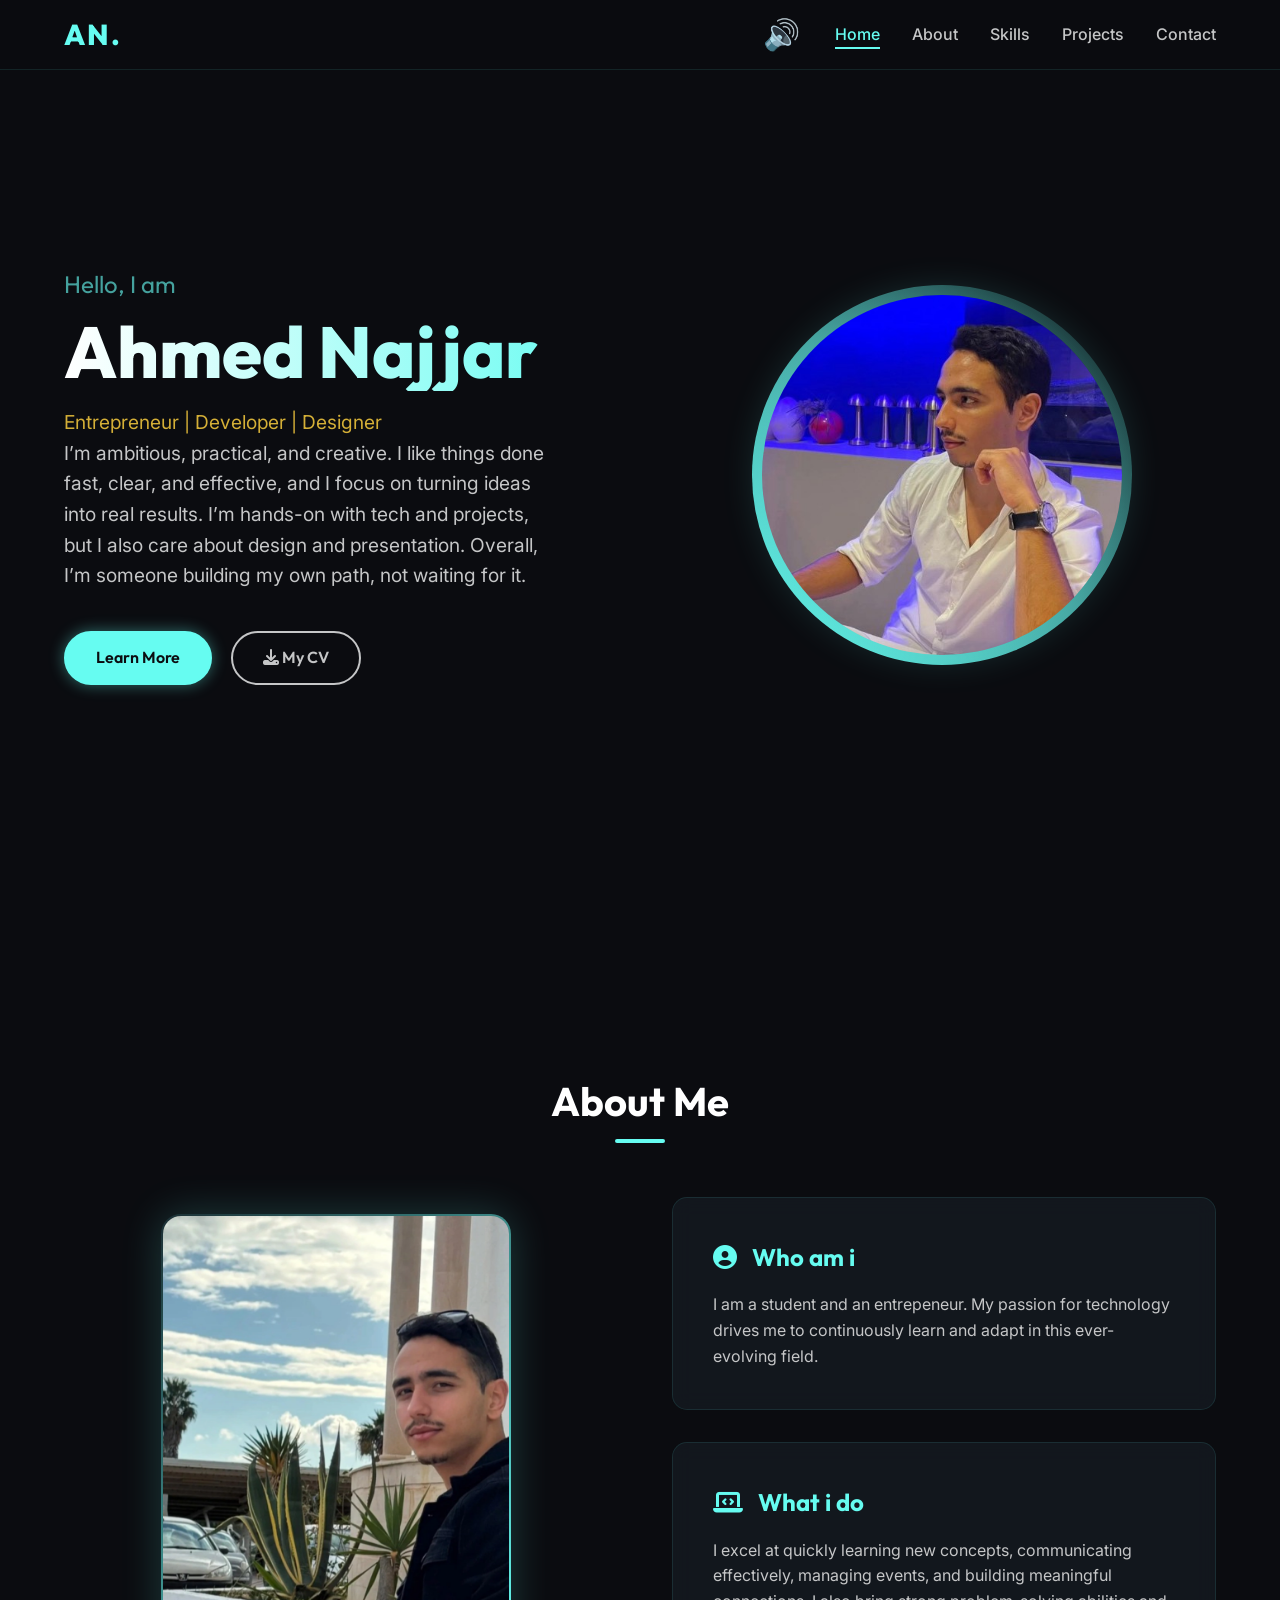
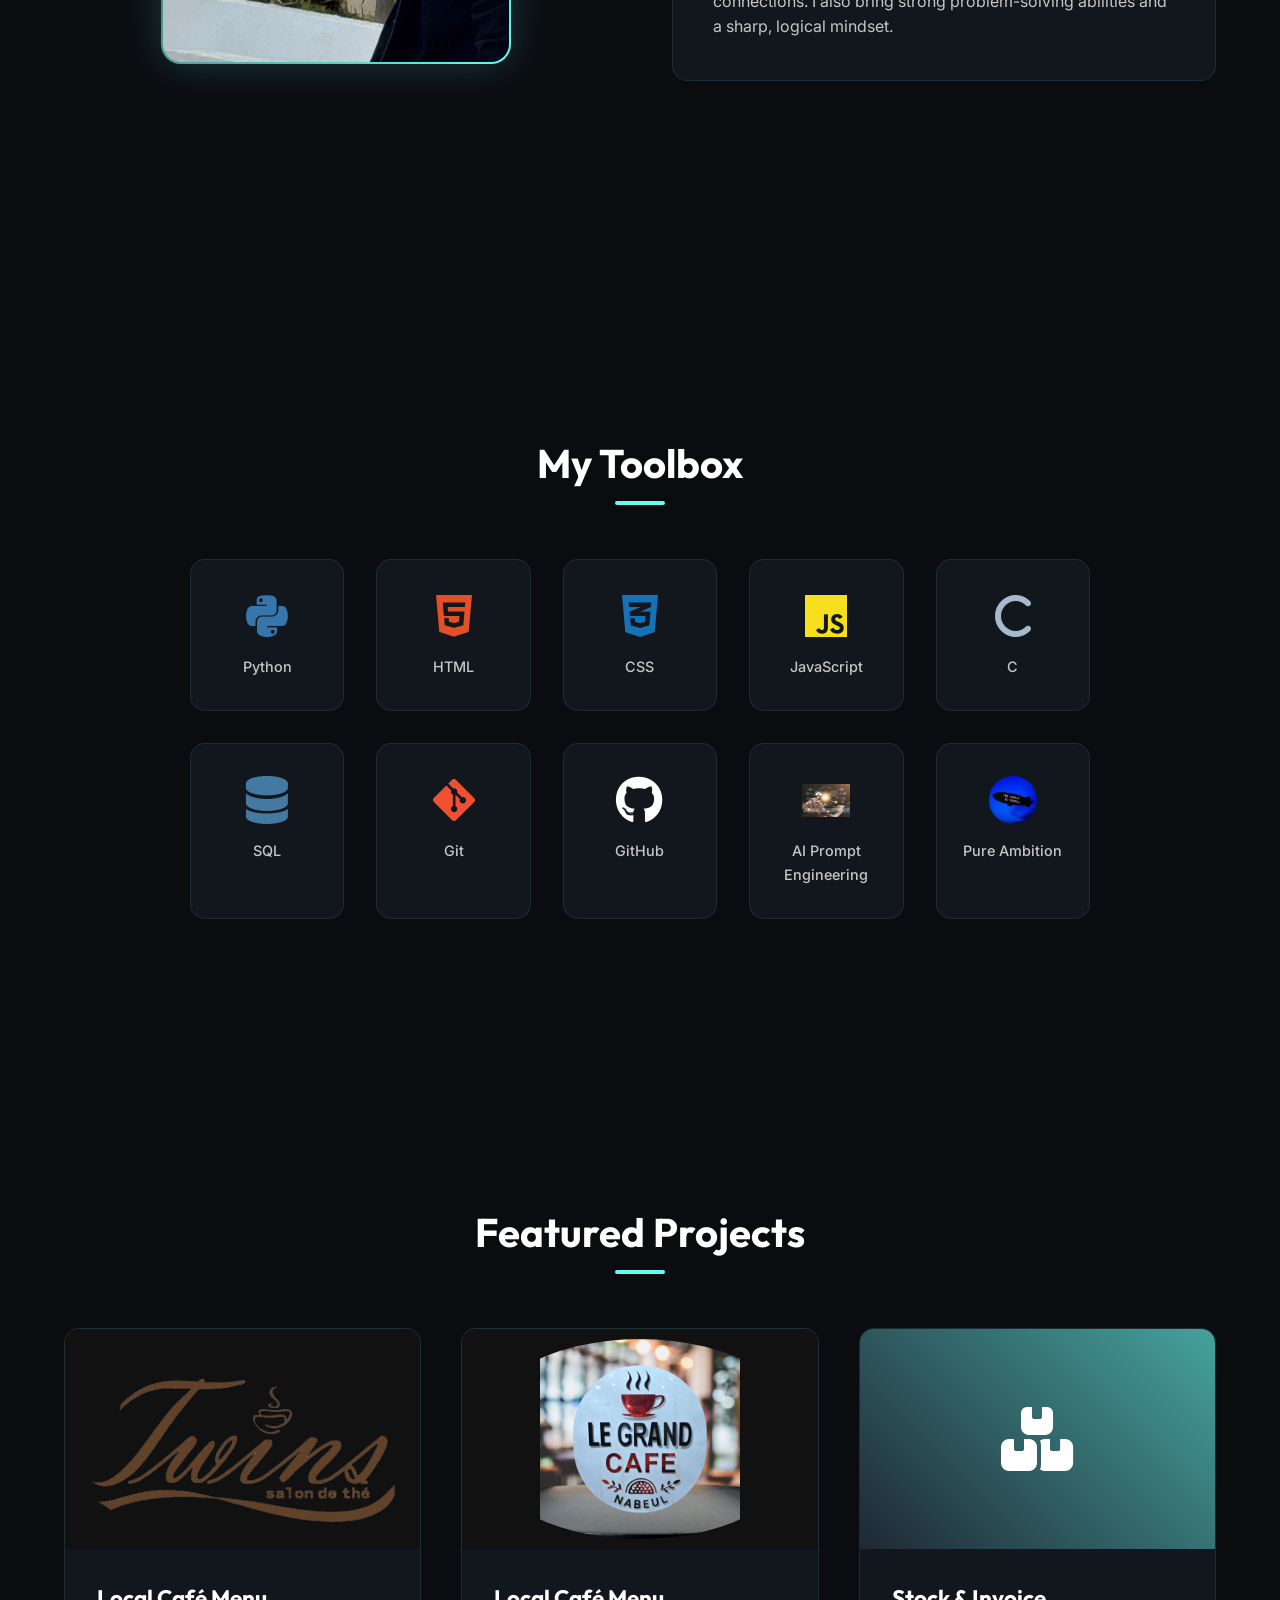
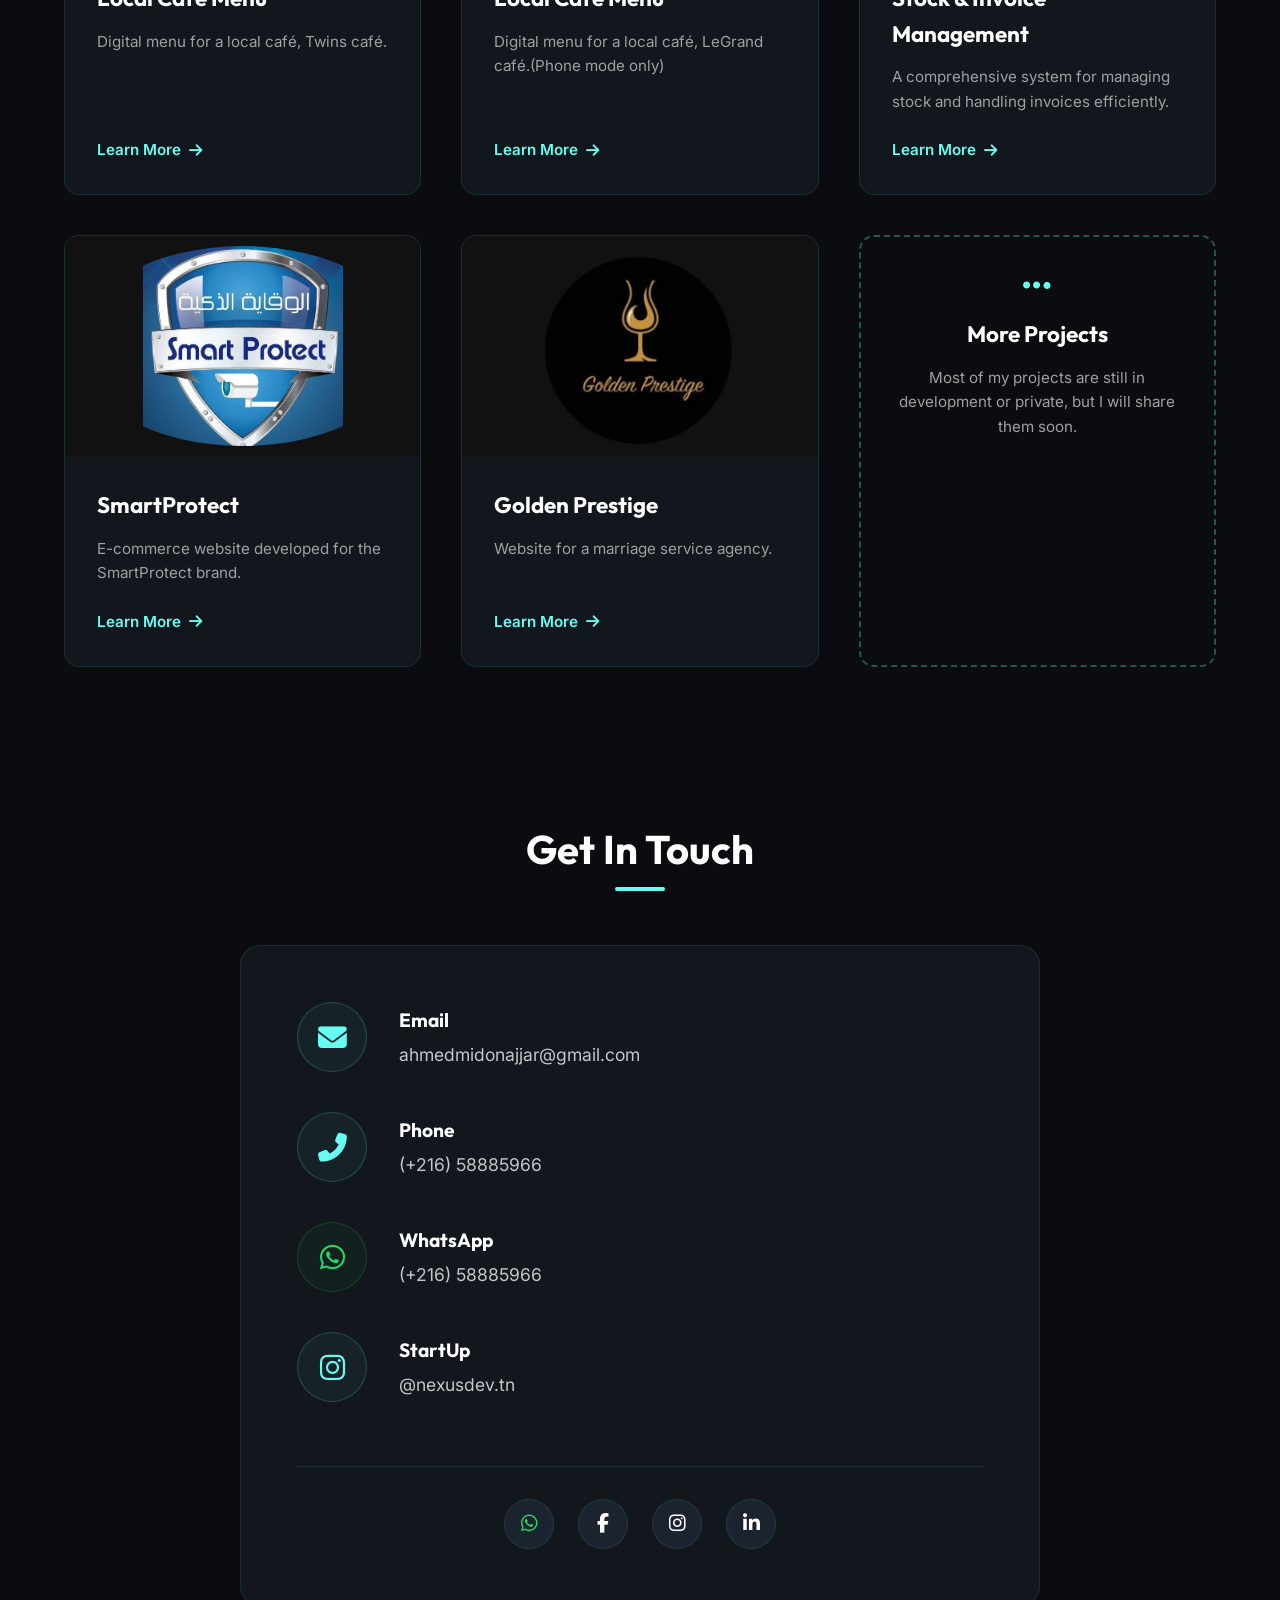
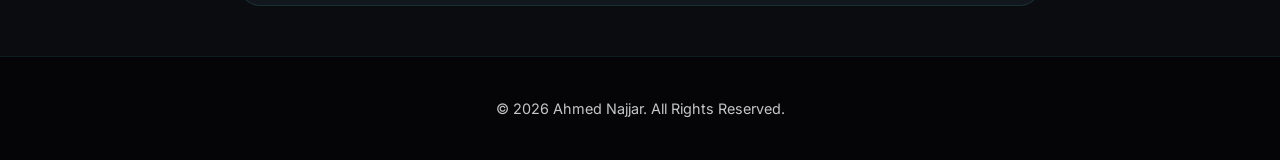
==== index.html @ bb16b310 "bh" ====
<!DOCTYPE html>
<html lang="en">

<head>
    <meta charset="UTF-8">
    <meta name="viewport" content="width=device-width, initial-scale=1.0">
    <!-- SEO Title -->
    <title>Ahmed Najjar | Official Website</title>

    <!-- SEO Meta -->
    <meta name="description" content="Official website of Ahmed Najjar. Portfolio, projects, and professional work.">
    <meta name="keywords" content="Ahmed Najjar, Ahmed Najjar portfolio, Ahmed Najjar official website">
    <meta name="author" content="Ahmed Najjar">

    <!-- Canonical -->
    <link rel="canonical" href="https://ryan-gosling0.github.io/Portfolio-AN">

    <!-- Open Graph -->
    <meta property="og:title" content="Ahmed Najjar | Official Website">
    <meta property="og:description" content="Explore Ahmed Najjar's portfolio, projects, and work.">
    <meta property="og:url" content="https://ryan-gosling0.github.io/Portfolio-AN">
    <meta property="og:type" content="website">

    <!-- Styles -->
    <link rel="stylesheet" href="style.css">

    <!-- Fonts -->
    <link rel="preconnect" href="https://fonts.googleapis.com">
    <link rel="preconnect" href="https://fonts.gstatic.com" crossorigin>
    <link href="https://fonts.googleapis.com/css2?family=Inter:wght@300;400;500;600&family=Outfit:wght@400;700;800&display=swap" rel="stylesheet">

    <!-- Icons -->
    <link rel="stylesheet" href="https://cdnjs.cloudflare.com/ajax/libs/font-awesome/6.4.0/css/all.min.css">

    <!-- Favicon -->
    <link rel="icon" type="image/png" href="sc.ico">

    <!-- Structured Data -->
    <script type="application/ld+json">
    {
      "@context": "https://schema.org",
      "@type": "Person",
      "name": "Ahmed Najjar",
      "url": "https://ryan-gosling0.github.io/Portfolio-AN",
      "sameAs": [
        "https://www.instagram.com/ahmed_najjar19"
      ],
      "jobTitle": "Student / Developer",
      "description": "Official website of Ahmed Najjar"
    }
    </script>

</head>



<body>
    <!-- Navigation -->
    <nav class="navbar">
        <div class="logo">AN.</div>
        <ul class="nav-links">

            <li><div id="speaker" style="font-size: 30px; cursor: pointer;">🔊</div></li>
            <li><a href="#home">Home</a></li>
            <li><a href="#about">About</a></li>
            <li><a href="#skills">Skills</a></li>
            <li><a href="#projects">Projects</a></li>
            <li><a href="#here">Contact</a></li>
        </ul>
        <div class="burger">
            <div class="line1"></div>
            <div class="line2"></div>
            <div class="line3"></div>
        </div>
    </nav>

    <!-- Hero Section -->
    <section id="home" class="hero">
        <div class="hero-content hidden">
            <h2 class="greeting">Hello, I am</h2>
            <h1 class="name">Ahmed Najjar</h1>
            <p class="subtitle"><span style="color: #D4AF37;">Entrepreneur | Developer | Designer</span> <br>I’m ambitious, practical, and creative.
                I like things done fast, clear, and effective, and I focus on turning ideas into real results.
                I’m hands-on with tech and projects, but I also care about design and presentation.
                Overall, I’m someone building my own path, not waiting for it. </p>
            
            <div class="cta-buttons">
                <a href="#about" class="btn primary-btn">Learn More</a>
                <a href="cv.pdf" download="" class="btn secondary-btn"><i class="fas fa-download"></i> My CV</a>
            </div>
        </div>
        <div class="hero-image hidden">
            <!-- Using the high-quality picture of you -->
            <div class="image-wrapper">
                <img src="try2.jpg" alt="Ahmed Najjar" loading="eager" fetchpriority="high">
            </div>
        </div>
        
    </section>

    <!-- About Section -->
    <section id="about" class="about">
        <h2 class="section-title hidden">About Me</h2>
        <div class="about-container">
            <div class="about-image hidden">
                <div class="image-wrapper">
                    <!-- Another picture of you -->
                    <img src="1000009279.webp" alt="Ahmed Najjar Portrait" loading="lazy">
                </div>
            </div>
            <div class="about-text">
                <div class="about-card hidden">
                    <h3><i class="fas fa-user-circle"></i> Who am i</h3>
                    <p>I am a student and an entrepeneur. My passion for technology drives me to continuously learn and
                        adapt in this ever-evolving field.</p>
                </div>
                <div class="about-card hidden" style="transition-delay: 0.2s;">
                    <h3><i class="fas fa-laptop-code"></i> What i do</h3>
                    <p>I excel at quickly learning new concepts, communicating effectively, managing events, and
                        building meaningful connections. I also bring strong problem-solving abilities and a sharp,
                        logical mindset.</p>
                </div>
            </div>
        </div>
    </section>

    <!-- Skills Section -->
    <section id="skills" class="skills">
        <h2 class="section-title hidden">My Toolbox</h2>
        <div class="skills-grid">
            <div class="skill-item hidden"><i class="fab fa-python" style="color: #3776AB;"></i><span>Python</span>
            </div>
            <div class="skill-item hidden" style="transition-delay: 0.1s;"><i class="fab fa-html5"
                    style="color: #E34F26;"></i><span>HTML</span></div>
            <div class="skill-item hidden" style="transition-delay: 0.2s;"><i class="fab fa-css3-alt"
                    style="color: #1572B6;"></i><span>CSS</span></div>
            <div class="skill-item hidden" style="transition-delay: 0.3s;"><i class="fab fa-js"
                    style="color: #F7DF1E;"></i><span>JavaScript</span></div>
            <div class="skill-item hidden" style="transition-delay: 0.4s;"><i class="fas fa-c"
                    style="color: #A8B9CC;"></i><span>C</span></div>
            <div class="skill-item hidden" style="transition-delay: 0.5s;"><i class="fas fa-database"
                    style="color: #4479A1;"></i><span>SQL</span></div>
            <div class="skill-item hidden" style="transition-delay: 0.6s;"><i class="fab fa-git-alt"
                    style="color: #F05032;"></i><span>Git</span></div>
            <div class="skill-item hidden" style="transition-delay: 0.7s;"><i class="fab fa-github"
                    style="color: #ffffff;"></i><span>GitHub</span></div>
            <div class="skill-item hidden" style="transition-delay: 0.8s;"><img src="ai.jpg" style="border-radius: 10%;" alt="AI Prompt Engineering"><span>AI Prompt Engineering</span></div>
            <div class="skill-item hidden" style="transition-delay: 0.9s;"><img src="sc.jpg" style="border-radius: 50%;" alt="Pure Ambition"><span>Pure Ambition</span></div>
        </div>
    </section>

    <!-- Projects Section -->
    <section id="projects" class="projects">
        <h2 class="section-title hidden">Featured Projects</h2>
        <div class="projects-grid">

          
            <div class="project-card hidden" style="transition-delay: 0.1s;">
                <div class="project-img">
                    <img src="twins.png" alt="Local Cafe System" loading="lazy">
                </div>
                <div class="project-info">
                    <h3>Local Café Menu</h3>
                    <p>Digital menu for a local café, Twins café.</p>
                    <a href="https://smartprotectnabeul.github.io/menu/" class="project-link">Learn More <i
                            class="fas fa-arrow-right"></i></a>
                </div>
            </div>

            <div class="project-card hidden" style="transition-delay: 0.1s;">
                <div class="project-img">
                    <img src="grand.png" style="border-radius: 100%;" alt="Local Cafe System" loading="lazy">
                </div>
                <div class="project-info">
                    <h3>Local Café Menu</h3>
                    <p>Digital menu for a local café, LeGrand café.(Phone mode only)</p>
                    <a href="https://smartprotectnabeul.github.io/menu/LeGrand.html" class="project-link">Learn More <i
                            class="fas fa-arrow-right"></i></a>
                </div>
            </div>

            <div class="project-card hidden" style="transition-delay: 0.3s;">
                <div class="project-img">
                    <div
                        style="width: 100%; height: 100%; background: linear-gradient(45deg, #1f2833, #45a29e); display: flex; align-items: center; justify-content: center;">
                        <i class="fas fa-boxes" style="font-size: 4rem; color: #fff;"></i>
                    </div>
                </div>
                <div class="project-info">
                    <h3>Stock & Invoice Management</h3>
                    <p>A comprehensive system for managing stock and handling invoices efficiently.</p>
                    <a href="https://ryan-gosling0.github.io/buytuns/admin.html" class="project-link">Learn More <i
                            class="fas fa-arrow-right"></i></a>
                </div>
            </div>

            <div class="project-card hidden" style="transition-delay: 0.4s;">
                <div class="project-img">
                    <img src="smp.jpg" style="border-radius: 50%;" alt="Local Cafe System" loading="lazy">
                </div>
                <div class="project-info">
                    <h3>SmartProtect</h3>
                    <p>E-commerce website developed for the SmartProtect brand.</p>
                    <a href="https://ryan-gosling0.github.io/buytuns" class="project-link">Learn More <i
                            class="fas fa-arrow-right"></i></a>
                </div>
            </div>

            <div class="project-card hidden" style="transition-delay: 0.5s;">
                <div class="project-img">
                   <img src="golden.png" alt="gp" loading="lazy">
                </div>
                <div class="project-info">
                    <h3>Golden Prestige</h3>
                    <p>Website for a marriage service agency.</p>
                    <a href="https://smartprotectnabeul.github.io/Golden-Prestige/" class="project-link">Learn More <i
                            class="fas fa-arrow-right"></i></a>
                </div>
            </div>

            <div class="project-card coming-soon hidden" style="transition-delay: 0.6s;">
                <div class="project-info"
                    style="align-items: center; text-align: center; justify-content: center; height: 100%;">
                    <i class="fas fa-ellipsis-h"
                        style="font-size: 2rem; color: var(--primary-color); margin-bottom: 1rem;"></i>
                    <h3>More Projects</h3>
                    <p>Most of my projects are still in development or private, but I will share them soon.</p>
                </div>
            </div>

        </div>
    </section>

    <!-- Contact Section -->
    <section id="contact" class="contact">   <div id="here"></div>
        <h2 class="section-title hidden">Get In Touch</h2> 
        <div class="contact-container hidden">
            <div class="contact-info">
                <div class="contact-item">
                    <i class="fas fa-envelope"></i>
                    
                    <div>
                        <h4>Email</h4>
                        <p><a href="mailto:ahmedmidonajjar@gmail.com">ahmedmidonajjar@gmail.com</a></p>
                    </div>
                </div>
                <div class="contact-item">
                    <i class="fas fa-phone-alt"></i>
                    <div>
                        <h4>Phone</h4>
                        <p><a href="tel:+21658885966">(+216) 58885966</a></p>
                    </div>
                </div>
                <div class="contact-item whatsapp-item">
                    <i class="fab fa-whatsapp"></i>
                    <div>
                        <h4>WhatsApp</h4>
                        <p><a href="https://wa.me/21658885966" target="_blank">(+216) 58885966</a></p>
                    </div>
                </div>
                <div class="contact-item instagram-item">
                    <i class="fab fa-instagram"></i>
                    <div>
                        <h4>StartUp</h4>
                        <p><a href="https://www.instagram.com/nexusdev.tn" target="_blank">@nexusdev.tn</a></p>
                    </div>
                </div>
                <div class="social-links">
                    <a href="https://wa.me/21658885966" aria-label="WhatsApp" target="_blank" class="whatsapp-link"><i
                            class="fab fa-whatsapp"></i></a>
                    <a href="https://facebook.com/Ahmed Najjar" aria-label="Facebook" target="_blank"><i
                            class="fab fa-facebook-f"></i></a>
                    <a href="https://instagram.com/ahmed_najjar19" aria-label="Instagram" target="_blank"><i
                            class="fab fa-instagram"></i></a>
                    <a href="https://linkedin.com/in/ahmed-najjar20" aria-label="LinkedIn" target="_blank"><i
                            class="fab fa-linkedin-in"></i></a>
                </div>
            </div>
        </div>
    </section>

    <footer>
        <p>&copy; 2026 Ahmed Najjar. All Rights Reserved.</p>
    </footer>

    <script src="script.js" defer></script>
</body>

</html>
---- style.css ----
:root {
    --bg-color: #0b0c10;
    --card-bg: rgba(31, 40, 51, 0.4);
    --primary-color: #66fcf1;
    --secondary-color: #45a29e;
    --text-main: #c5c6c7;
    --text-light: #ffffff;
    --glass-border: rgba(102, 252, 241, 0.1);
    --transition: 0.3s ease-in-out;
}

* {
    margin: 0;
    padding: 0;
    box-sizing: border-box;
}

html {
    scroll-behavior: smooth;
}

body {
    font-family: 'Inter', sans-serif;
    background-color: var(--bg-color);
    color: var(--text-main);
    line-height: 1.6;
    overflow-x: hidden;
}
#speaker {
    position: absolute;
    right: 30rem;
    top: 10px;
}

h1,
h2,
h3,
h4,
.logo {
    font-family: 'Outfit', sans-serif;
    color: var(--text-light);
}

/* Glassmorphism Classes */
.glass {
    background: var(--card-bg);
    backdrop-filter: blur(10px);
    -webkit-backdrop-filter: blur(10px);
    border: 1px solid var(--glass-border);
    border-radius: 12px;
}

/* Typography Gradient */
.text-gradient {
    background: linear-gradient(90deg, var(--primary-color), var(--secondary-color));
    -webkit-background-clip: text;
    -webkit-text-fill-color: transparent;
}

/* Navigation */
.navbar {
    position: fixed;
    top: 0;
    width: 100%;
    height: 70px;
    display: flex;
    justify-content: space-between;
    align-items: center;
    padding: 0 5%;
    background: rgba(11, 12, 16, 0.8);
    backdrop-filter: blur(15px);
    -webkit-backdrop-filter: blur(15px);
    z-index: 1000;
    border-bottom: 1px solid var(--glass-border);
}

.logo {
    font-size: 1.8rem;
    font-weight: 800;
    color: var(--primary-color);
    letter-spacing: 2px;
}

.nav-links {
    display: flex;
    list-style: none;
}

.nav-links li {
    margin-left: 2rem;
}

.nav-links a {
    color: var(--text-main);
    text-decoration: none;
    font-weight: 500;
    transition: var(--transition);
    position: relative;
    padding: 5px 0;
}

.nav-links a:hover,
.nav-links a.active {
    color: var(--primary-color);
}

.nav-links a::after {
    content: '';
    position: absolute;
    width: 0;
    height: 2px;
    bottom: 0;
    left: 0;
    background-color: var(--primary-color);
    transition: var(--transition);
}

.nav-links a:hover::after,
.nav-links a.active::after {
    width: 100%;
}

.burger {
    display: none;
    cursor: pointer;
}

.burger div {
    width: 25px;
    height: 3px;
    background-color: var(--text-main);
    margin: 5px;
    transition: all 0.3s ease;
}

/* General Section Styling */
section {
    padding: 100px 5% 50px 5%;
    min-height: 100vh;
    display: flex;
    flex-direction: column;
    justify-content: center;
}

.section-title {
    font-size: 2.5rem;
    text-align: center;
    margin-bottom: 4rem;
    position: relative;
    display: inline-block;
    align-self: center;
}

.section-title::after {
    content: '';
    position: absolute;
    width: 50px;
    height: 4px;
    background: var(--primary-color);
    bottom: -10px;
    left: 50%;
    transform: translateX(-50%);
    border-radius: 5px;
}

/* Buttons */
.btn {
    display: inline-block;
    padding: 12px 30px;
    border-radius: 30px;
    text-decoration: none;
    font-weight: 600;
    font-family: 'Outfit', sans-serif;
    transition: var(--transition);
    cursor: pointer;
    font-size: 1rem;
}

.primary-btn {
    background-color: var(--primary-color);
    color: var(--bg-color);
    border: 2px solid var(--primary-color);
    box-shadow: 0 0 15px rgba(102, 252, 241, 0.4);
}

.primary-btn:hover {
    background-color: transparent;
    color: var(--primary-color);
    box-shadow: 0 0 25px rgba(102, 252, 241, 0.6);
}

.secondary-btn {
    background-color: transparent;
    color: var(--text-main);
    border: 2px solid var(--text-main);
    margin-left: 15px;
}

.secondary-btn:hover {
    background-color: var(--text-main);
    color: var(--bg-color);
    border-color: var(--text-main);
}

/* Hero Section */
.hero {
    flex-direction: row;
    align-items: center;
    justify-content: space-between;
}

.hero-content {
    flex: 1;
    padding-right: 5%;
}

.greeting {
    font-size: 1.5rem;
    color: var(--secondary-color);
    margin-bottom: 0.5rem;
    font-weight: 400;
}

.name {
    font-size: 4.5rem;
    font-weight: 800;
    margin-bottom: 1rem;
    background: linear-gradient(to right, #ffffff, var(--primary-color));
    -webkit-background-clip: text;
    -webkit-text-fill-color: transparent;
    line-height: 1.1;
}

.subtitle {
    font-size: 1.2rem;
    margin-bottom: 2.5rem;
    max-width: 90%;
}

.hero-image {
    flex: 1;
    display: flex;
    justify-content: center;
    align-items: center;
}

.image-wrapper {
    position: relative;
    width: 380px;
    height: 380px;
    border-radius: 50%;
    padding: 10px;
    background: linear-gradient(45deg, var(--primary-color), var(--secondary-color), transparent);
    animation: rotateBorder 15s linear infinite;
    display: flex;
    justify-content: center;
    align-items: center;
}

@keyframes rotateBorder {
    0% {
        transform: rotate(0deg);
    }

    100% {
        transform: rotate(360deg);
    }
}

.image-wrapper img {
    width: 100%;
    height: 100%;
    object-fit: cover;
    border-radius: 50%;
    animation: counterRotate 15s linear infinite;
    box-shadow: 0 0 40px rgba(102, 252, 241, 0.2);
}

@keyframes counterRotate {
    0% {
        transform: rotate(0deg);
    }

    100% {
        transform: rotate(-360deg);
    }
}

/* About Section */
.about-container {
    display: flex;
    align-items: center;
    gap: 4rem;
}

.about-image {
    flex: 1;
    display: flex;
    justify-content: center;
}

.about-image .image-wrapper {
    width: 350px;
    height: 450px;
    border-radius: 20px;
    background: linear-gradient(135deg, var(--card-bg), var(--primary-color));
    animation: none;
    padding: 0;
}

.about-image img {
    border-radius: 20px;
    animation: none;
    border: 2px solid var(--glass-border);
}

.about-text {
    flex: 1;
    display: flex;
    flex-direction: column;
    gap: 2rem;
}

.about-card {
    background: var(--card-bg);
    border: 1px solid var(--glass-border);
    padding: 2.5rem;
    border-radius: 15px;
    backdrop-filter: blur(10px);
    -webkit-backdrop-filter: blur(10px);
    transition: var(--transition);
}

.about-card:hover {
    transform: translateY(-5px);
    box-shadow: 0 10px 30px rgba(0, 0, 0, 0.3);
    border-color: rgba(102, 252, 241, 0.3);
}

.about-card h3 {
    display: flex;
    align-items: center;
    gap: 15px;
    margin-bottom: 1rem;
    color: var(--primary-color);
    font-size: 1.5rem;
}

/* Skills Section */
.skills-grid {
    display: grid;
    grid-template-columns: repeat(auto-fill, minmax(130px, 1fr));
    gap: 2rem;
    justify-content: center;
    width: 100%;
    max-width: 900px;
    margin: 0 auto;
}

.skill-item {
    background: var(--card-bg);
    border: 1px solid var(--glass-border);
    padding: 2rem 1rem;
    border-radius: 15px;
    text-align: center;
    display: flex;
    flex-direction: column;
    align-items: center;
    gap: 15px;
    transition: var(--transition);
    cursor: pointer;
}

.skill-item:hover {
    transform: translateY(-10px);
    border-color: var(--primary-color);
    box-shadow: 0 10px 25px rgba(102, 252, 241, 0.15);
    background: rgba(31, 40, 51, 0.8);
}

.skill-item i, .skill-item img {
    font-size: 3rem;
    width: 3rem;
    height: 3rem;
    object-fit: contain;
    transition: var(--transition);
}

.skill-item span {
    font-weight: 500;
    font-size: 0.9rem;
}

.skill-item:hover i, .skill-item:hover img {
    transform: scale(1.15);
}

/* Projects Section */
.projects-grid {
    display: grid;
    grid-template-columns: repeat(auto-fill, minmax(320px, 1fr));
    gap: 2.5rem;
}

.project-card {
    background: var(--card-bg);
    border: 1px solid var(--glass-border);
    border-radius: 15px;
    overflow: hidden;
    transition: var(--transition);
    display: flex;
    flex-direction: column;
    height: 100%;
}

.project-card:hover {
    transform: translateY(-10px);
    border-color: var(--primary-color);
    box-shadow: 0 15px 35px rgba(0, 0, 0, 0.5);
}

.project-img {
    height: 220px;
    width: 100%;
    overflow: hidden;
    background: #111;
    display: flex;
    align-items: center;
    justify-content: center;
    position: relative;
}

.project-img img {
    width: 100%;
    height: 100%;
    object-fit: contain;
    padding: 10px;
    border-radius: 12px;
    transition: transform 0.5s ease;
}

.project-card:hover .project-img img {
    transform: scale(1.1);
}

.project-info {
    padding: 2rem;
    flex: 1;
    display: flex;
    flex-direction: column;
}

.project-info h3 {
    font-size: 1.4rem;
    margin-bottom: 0.8rem;
    color: var(--text-light);
}

.project-info p {
    font-size: 0.95rem;
    margin-bottom: 1.5rem;
    flex: 1;
    color: #a0a0a0;
}

.project-link {
    color: var(--primary-color);
    text-decoration: none;
    font-weight: 600;
    display: inline-flex;
    align-items: center;
    gap: 8px;
    transition: var(--transition);
    font-size: 0.95rem;
}

.project-link:hover {
    color: #fff;
    gap: 12px;
}

.coming-soon {
    border: 2px dashed rgba(102, 252, 241, 0.3);
    background: transparent;
    cursor: default;
}

.coming-soon:hover {
    transform: none;
    box-shadow: none;
    border-color: var(--primary-color);
}

/* Contact Section */
.contact-container {
    max-width: 800px;
    margin: 0 auto;
    width: 100%;
}

.contact-info {
    background: var(--card-bg);
    border: 1px solid var(--glass-border);
    padding: 3.5rem;
    border-radius: 20px;
    display: flex;
    flex-direction: column;
    gap: 2.5rem;
    backdrop-filter: blur(10px);
}

.contact-item {
    display: flex;
    align-items: center;
    gap: 2rem;
}

.contact-item i {
    font-size: 1.8rem;
    color: var(--primary-color);
    background: rgba(102, 252, 241, 0.05);
    width: 70px;
    height: 70px;
    border-radius: 50%;
    display: flex;
    align-items: center;
    justify-content: center;
    border: 1px solid rgba(102, 252, 241, 0.2);
    transition: var(--transition);
}

.contact-item:hover i {
    background: var(--primary-color);
    color: var(--bg-color);
    transform: scale(1.1);
}

.contact-item h4 {
    font-size: 1.2rem;
    margin-bottom: 0.3rem;
}

.contact-item a {
    color: var(--text-main);
    text-decoration: none;
    transition: var(--transition);
    font-size: 1.1rem;
}

.contact-item a:hover {
    color: var(--primary-color);
}

.whatsapp-item i {
    color: #25D366;
    background: rgba(37, 211, 102, 0.05);
    border-color: rgba(37, 211, 102, 0.2);
}

.whatsapp-item:hover i {
    background: #25D366;
    color: var(--bg-color);
    transform: scale(1.1);
}

.social-links {
    display: flex;
    gap: 1.5rem;
    margin-top: 1.5rem;
    justify-content: center;
    padding-top: 2rem;
    border-top: 1px solid var(--glass-border);
}

.social-links a {
    width: 50px;
    height: 50px;
    background: rgba(31, 40, 51, 0.8);
    color: var(--text-light);
    border-radius: 50%;
    display: flex;
    align-items: center;
    justify-content: center;
    text-decoration: none;
    transition: var(--transition);
    font-size: 1.2rem;
    border: 1px solid var(--glass-border);
}

.social-links a:hover {
    background: var(--primary-color);
    color: var(--bg-color);
    transform: translateY(-8px);
    box-shadow: 0 10px 20px rgba(102, 252, 241, 0.3);
}

.social-links a.whatsapp-link {
    color: #25D366;
}

.social-links a.whatsapp-link:hover {
    background: #25D366;
    color: var(--bg-color);
    border-color: #25D366;
    box-shadow: 0 10px 20px rgba(37, 211, 102, 0.3);
}

footer {
    text-align: center;
    padding: 2.5rem;
    background: #050508;
    border-top: 1px solid var(--glass-border);
    font-size: 0.9rem;
}

/* Animations */
.hidden {
    opacity: 0;
    transform: translateY(40px);
    transition: all 0.8s cubic-bezier(0.5, 0, 0, 1);
}

.show {
    opacity: 1;
    transform: translateY(0);
}

/* Responsive */
@media screen and (max-width: 968px) {
    .hero {
        flex-direction: column-reverse;
        text-align: center;
        gap: 4rem;
        padding-top: 150px;
    }

    .hero-content {
        padding-right: 0;
        display: flex;
        flex-direction: column;
        align-items: center;
    }

    .name {
        font-size: 3.5rem;
    }

    .subtitle {
        max-width: 100%;
        margin: 0 auto 2.5rem auto;
    }

    .about-container {
        flex-direction: column;
    }

    .about-image .image-wrapper {
        width: 100%;
        max-width: 400px;
        height: auto;
        aspect-ratio: 3/4;
    }

    .contact-info {
        padding: 2.5rem 1.5rem;
    }
}

@media screen and (max-width: 768px) {
    .navbar {
        height: 80px;
    }

    .nav-links {
        position: fixed;
        right: 0;
        height: 100vh;
        top: 80px;
        background: rgba(11, 12, 16, 0.98);
        display: flex;
        flex-direction: column;
        align-items: center;
        width: 100%;
        transform: translateX(100%);
        transition: transform 0.4s ease-in-out;
        padding-top: 5rem;
    }

    .nav-links li {
        margin: 2rem 0;
        margin-left: 0;
    }

    .nav-links a {
        font-size: 1.5rem;
    }

    .burger {
        display: block;
    }

    .nav-active {
        transform: translateX(0%);
    }

    .toggle .line1 {
        transform: rotate(-45deg) translate(-6px, 6px);
    }

    .toggle .line2 {
        opacity: 0;
    }

    .toggle .line3 {
        transform: rotate(45deg) translate(-6px, -6px);
    }

    .image-wrapper {
        width: 300px;
        height: 300px;
    }
    #speaker {
    position: absolute;
    right: 20rem;
    top: 10px;
    
    }
}

@media screen and (max-width: 480px) {
    .name {
        font-size: 2.8rem;
    }

    .image-wrapper {
        width: 260px;
        height: 260px;
    }

    section {
        padding-top: 100px;
    }

    .cta-buttons {
        display: flex;
        flex-direction: column;
        gap: 15px;
        width: 100%;
    }

    .secondary-btn {
        margin-left: 0;
    }

    .contact-item {
        flex-direction: column;
        text-align: center;
        gap: 1rem;
    }
}
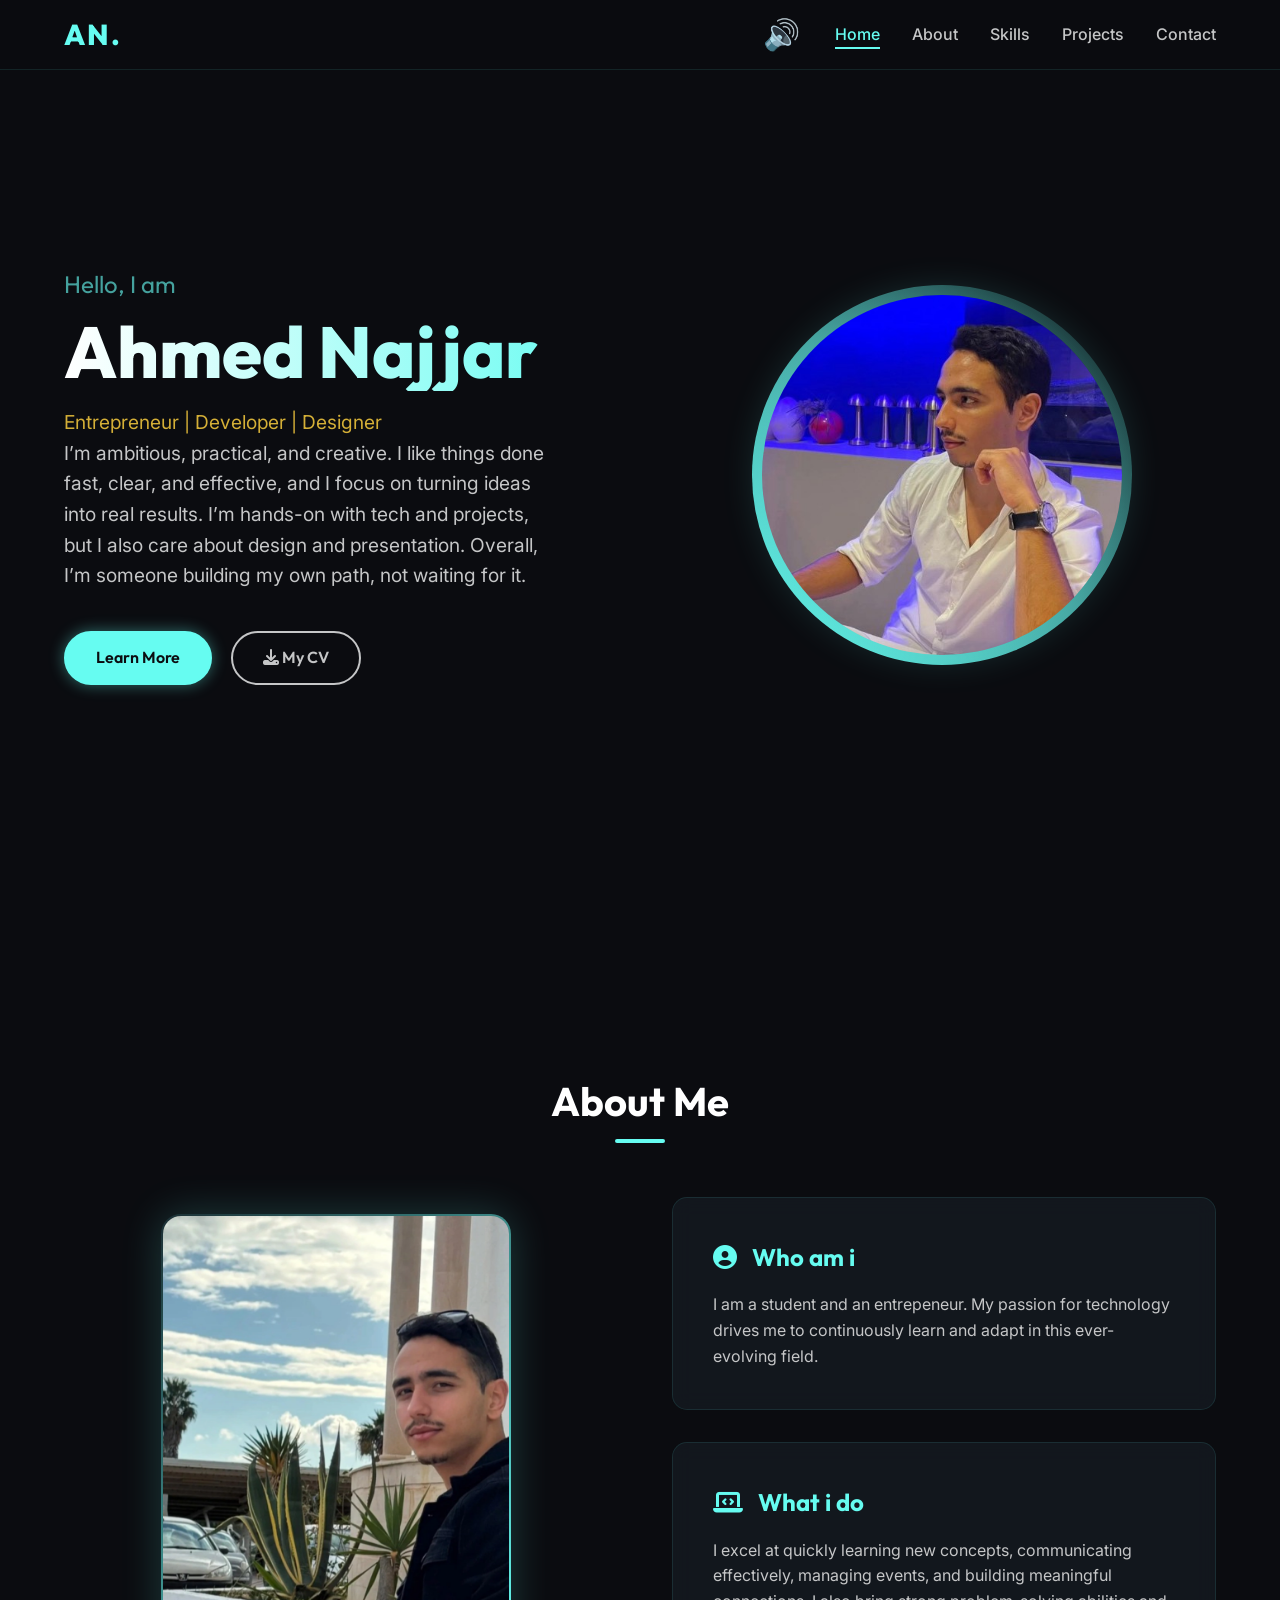
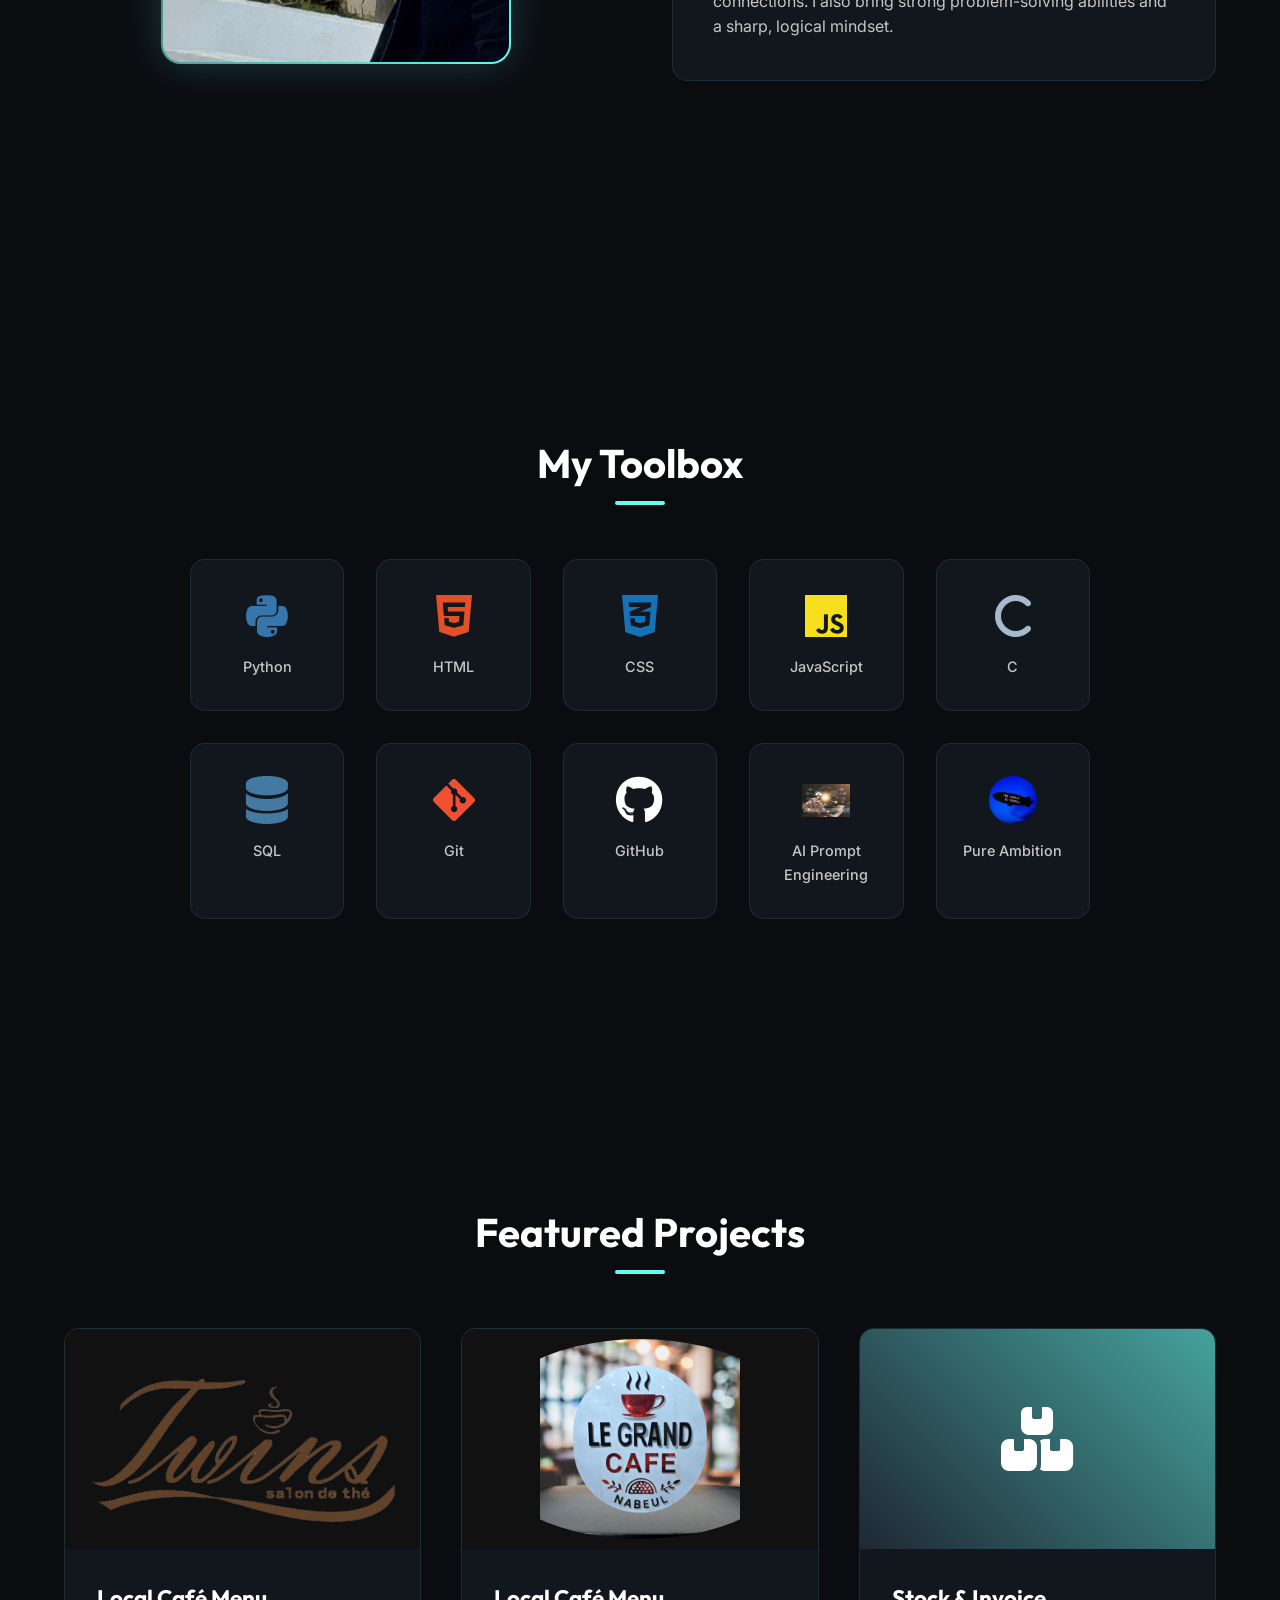
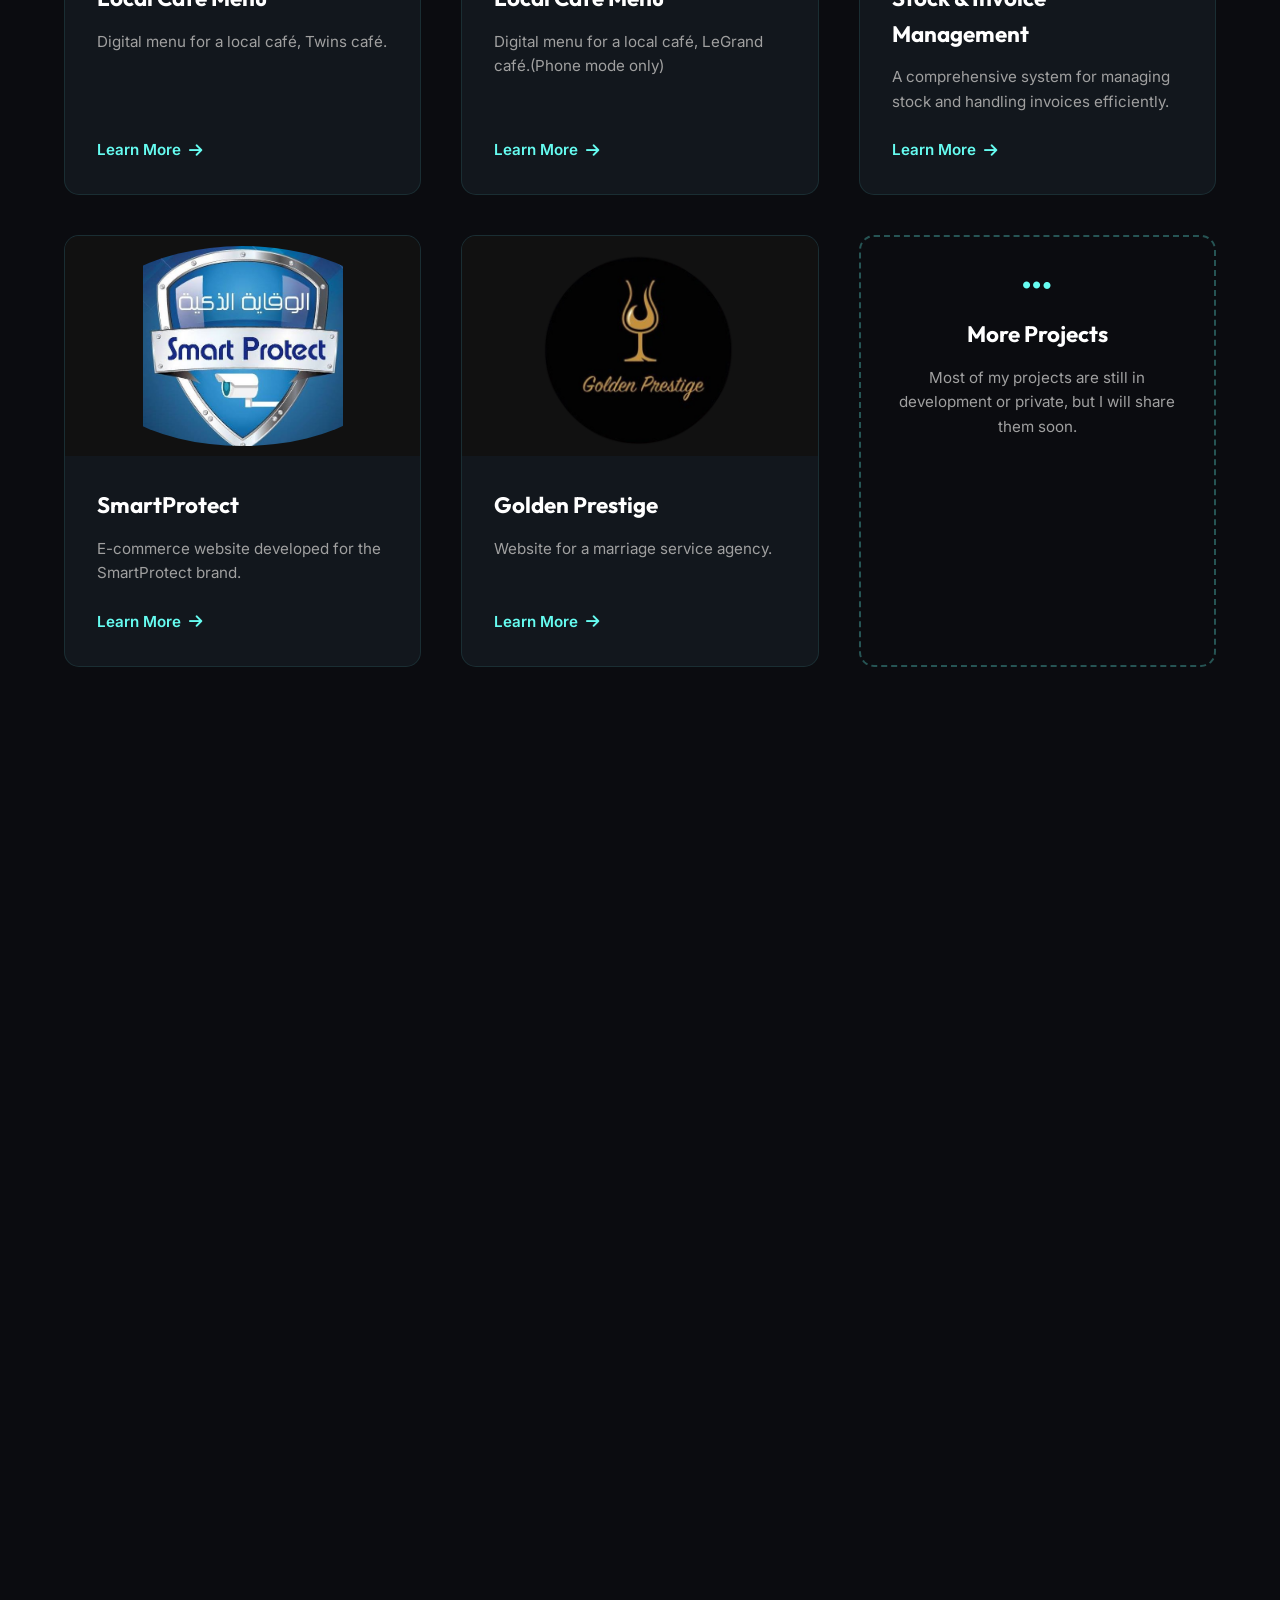
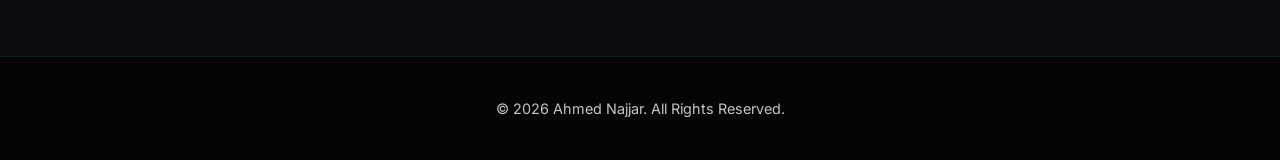
==== commit 5b71e9fb: "Update viewport meta tag for scaling options" ====
--- a/index.html
+++ b/index.html
@@ -3,7 +3,7 @@
 
 <head>
     <meta charset="UTF-8">
-    <meta name="viewport" content="width=device-width, initial-scale=1.0">
+    <meta name="viewport" content="width=device-width, initial-scale=1.0, maximum-scale=1.0, user-scalable=no">
     <!-- SEO Title -->
     <title>Ahmed Najjar | Official Website</title>
 
@@ -286,4 +286,4 @@
     <script src="script.js" defer></script>
 </body>
 
-</html>+</html>
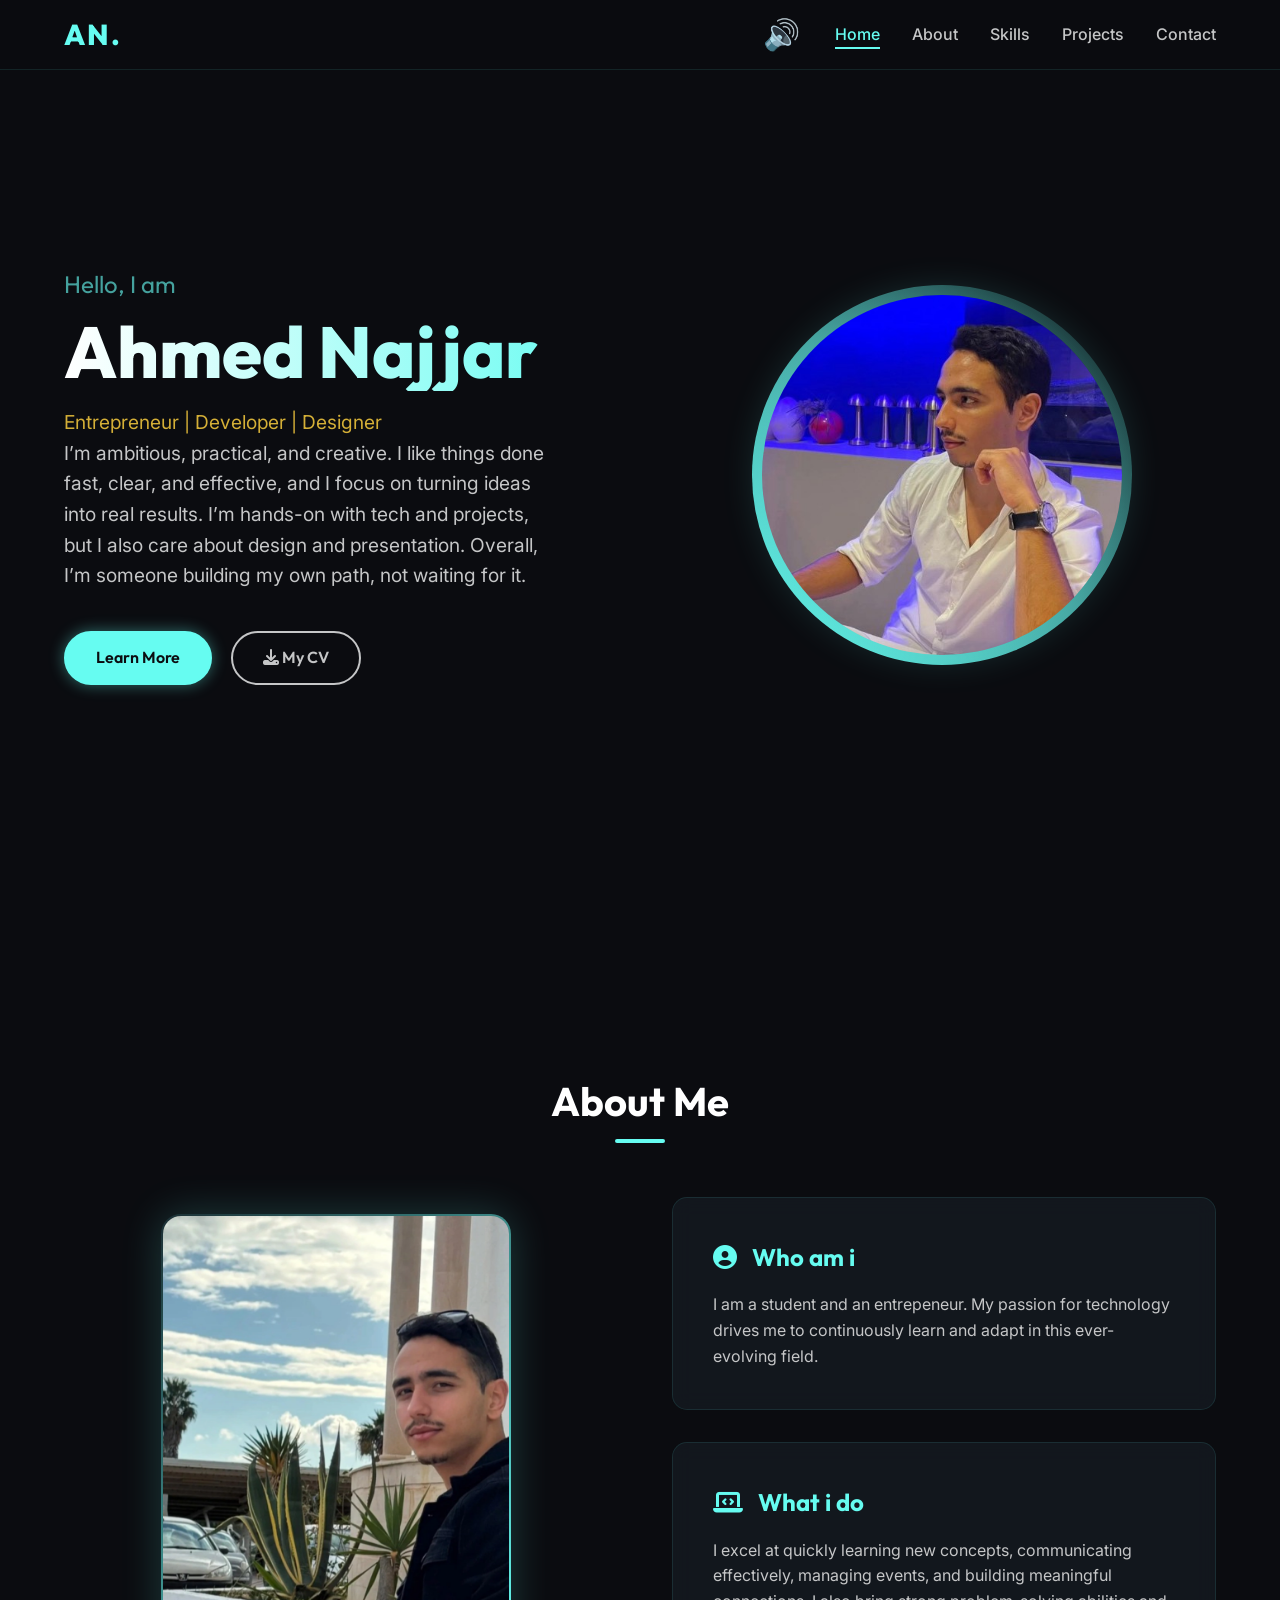
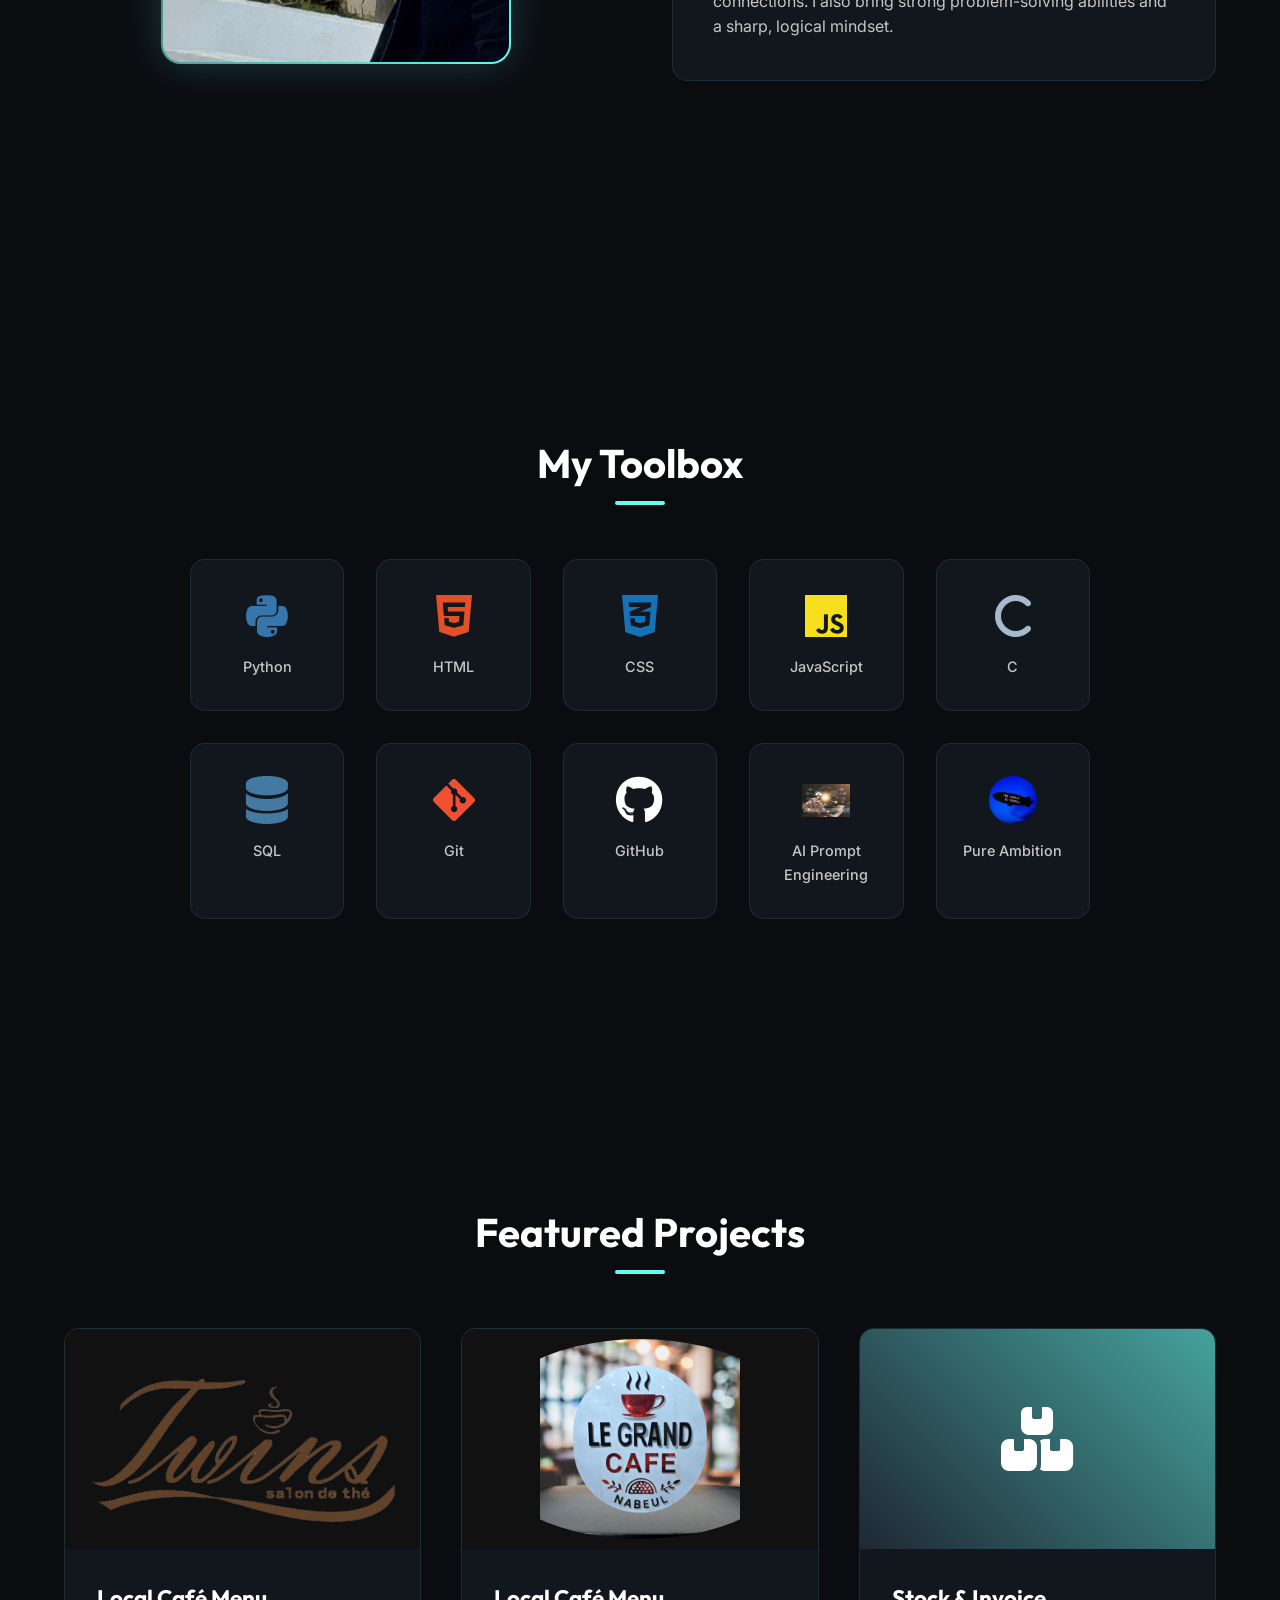
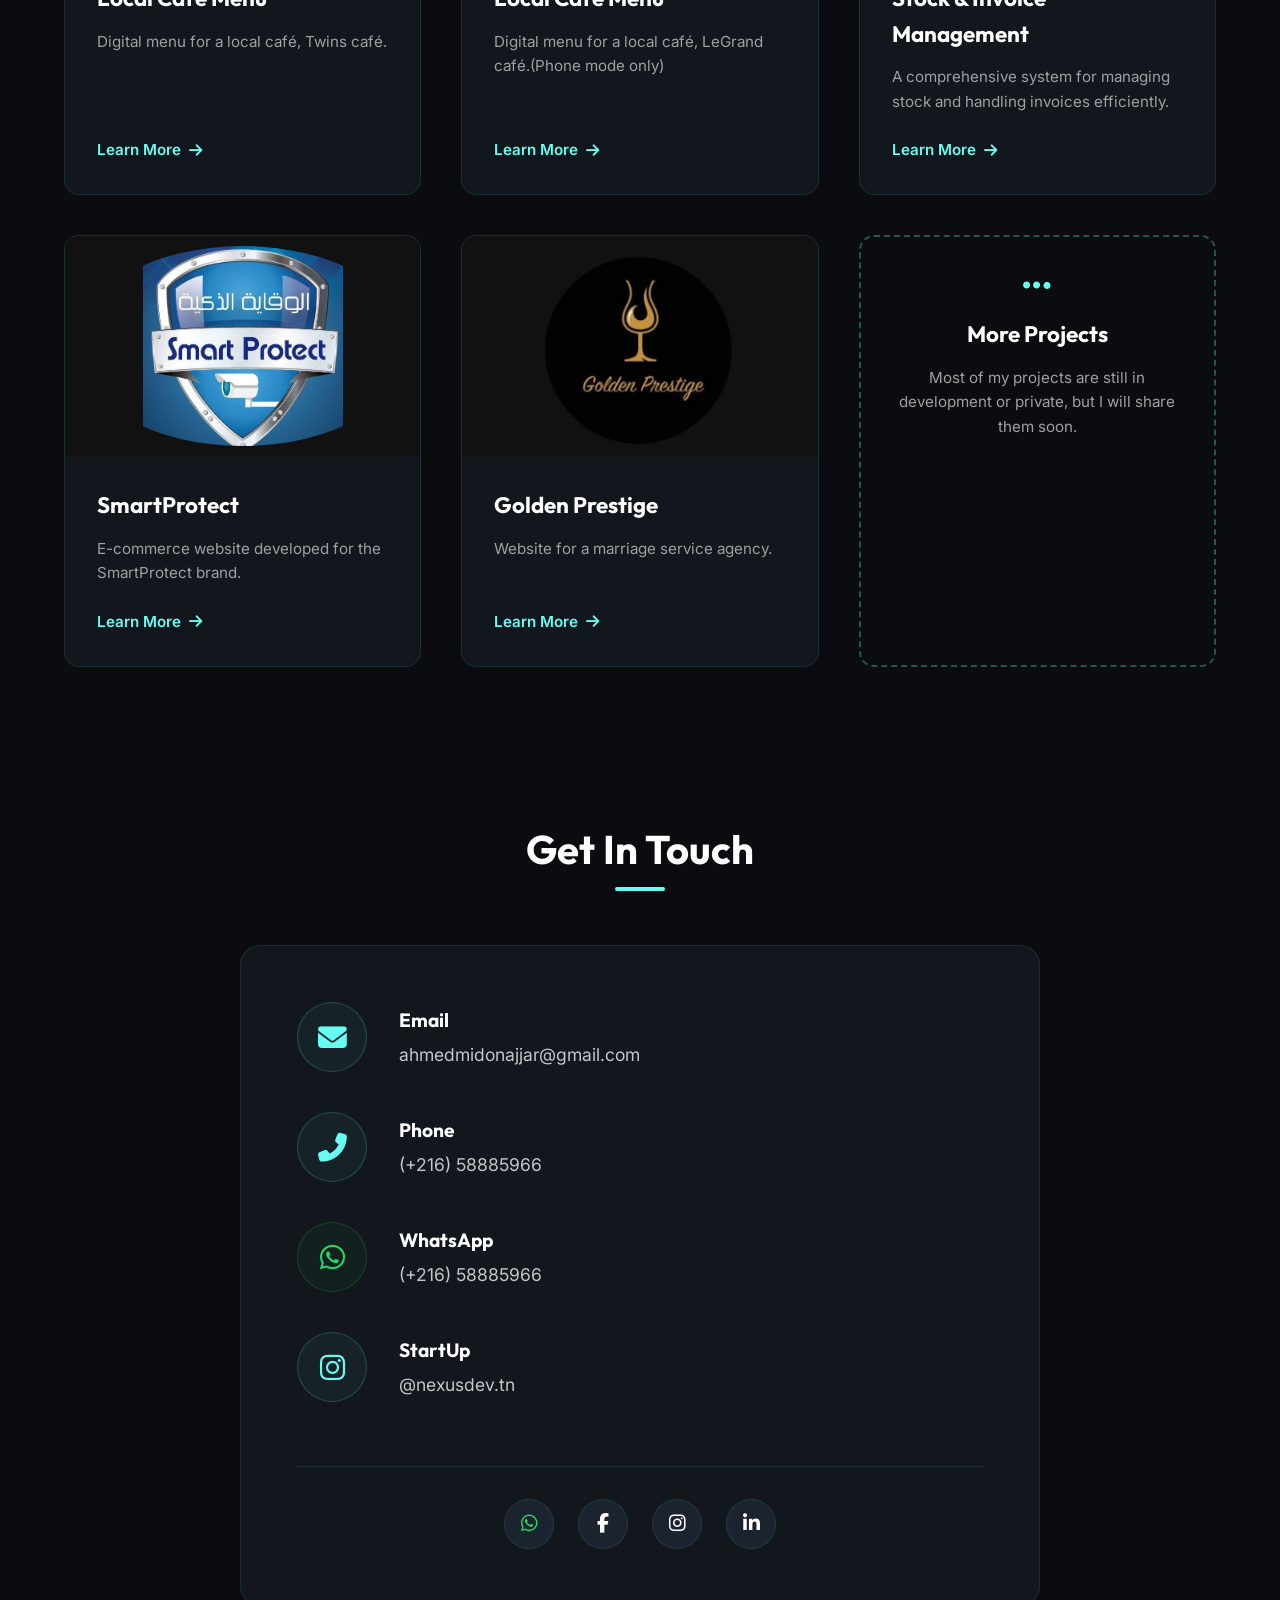
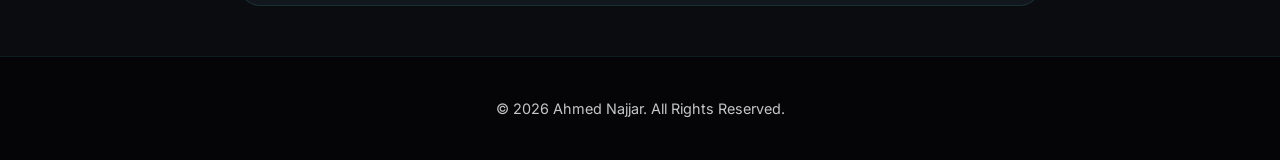
==== commit bb2c915b: "Update image source for Pure Ambition skill item" ====
--- a/index.html
+++ b/index.html
@@ -145,7 +145,7 @@
             <div class="skill-item hidden" style="transition-delay: 0.7s;"><i class="fab fa-github"
                     style="color: #ffffff;"></i><span>GitHub</span></div>
             <div class="skill-item hidden" style="transition-delay: 0.8s;"><img src="ai.jpg" style="border-radius: 10%;" alt="AI Prompt Engineering"><span>AI Prompt Engineering</span></div>
-            <div class="skill-item hidden" style="transition-delay: 0.9s;"><img src="sc.jpg" style="border-radius: 50%;" alt="Pure Ambition"><span>Pure Ambition</span></div>
+            <div class="skill-item hidden" style="transition-delay: 0.9s;"><img src="sc.ico" style="border-radius: 50%;" alt="Pure Ambition"><span>Pure Ambition</span></div>
         </div>
     </section>
 
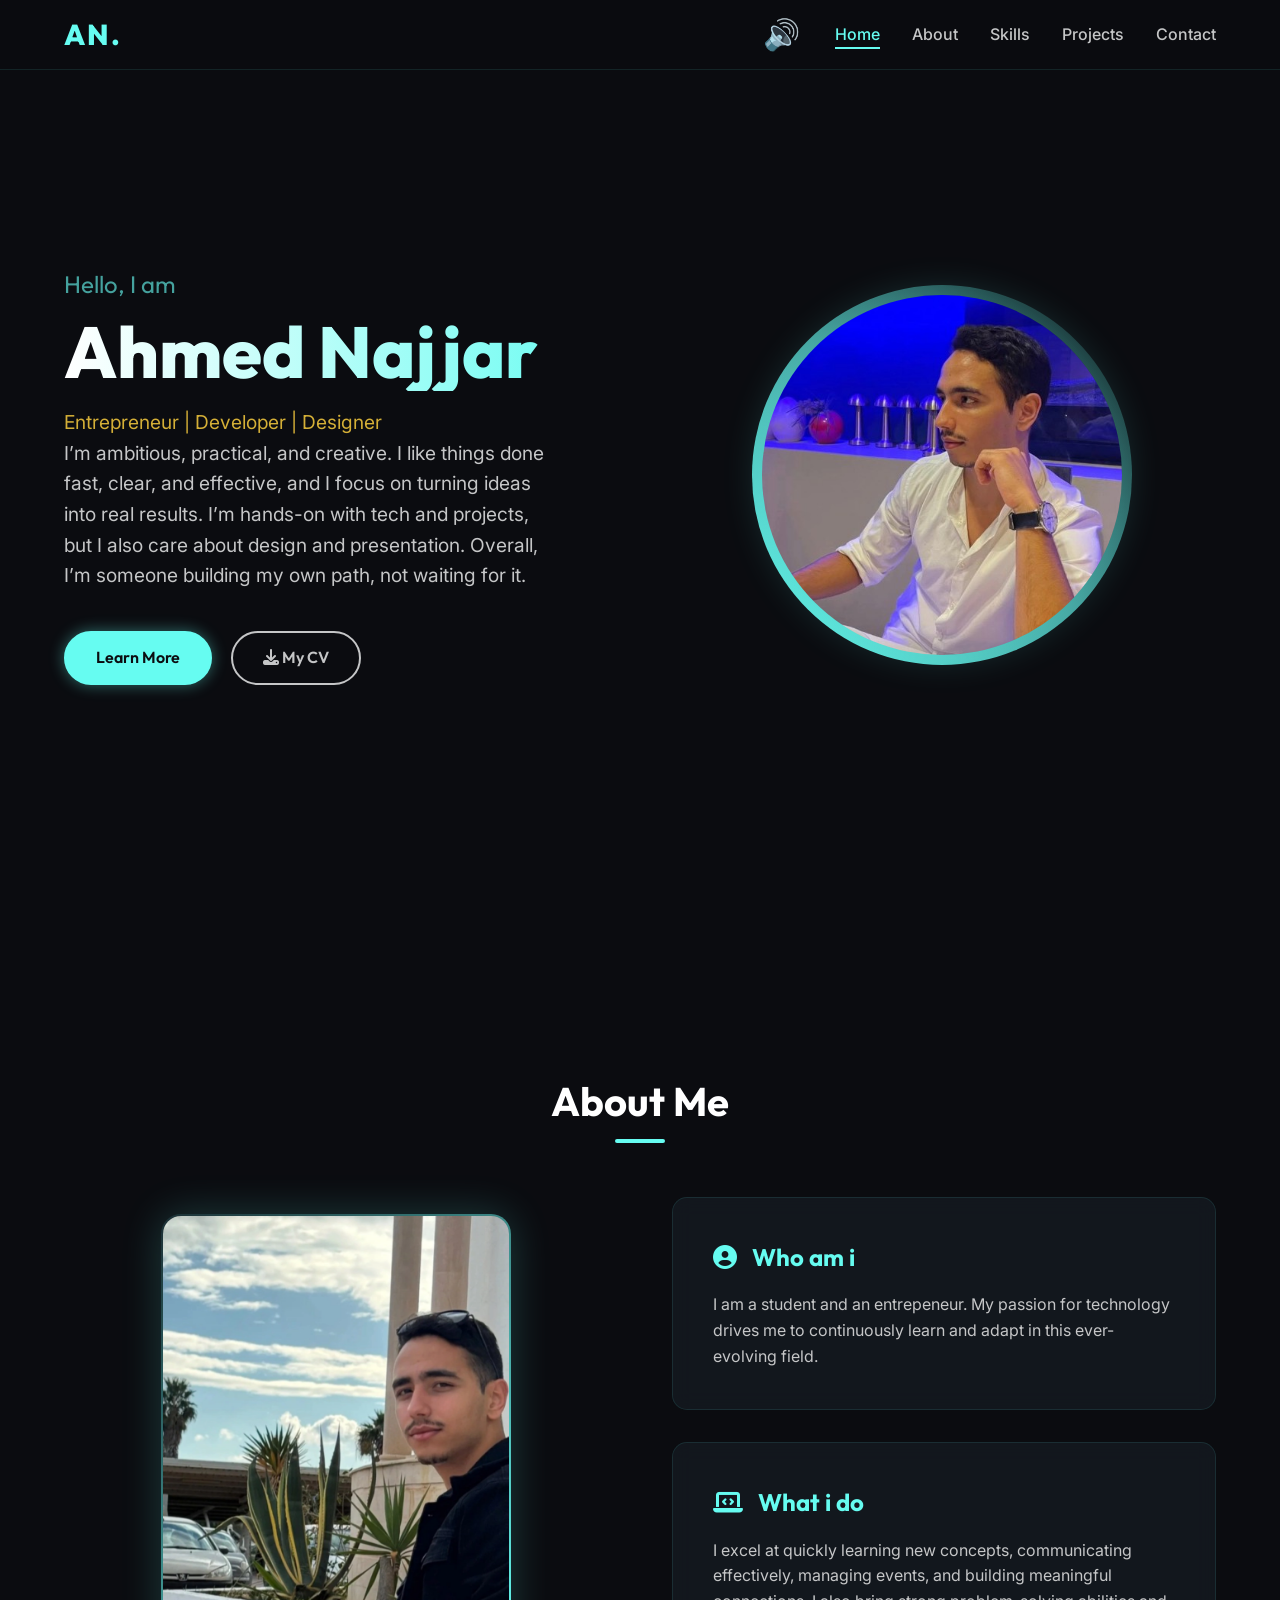
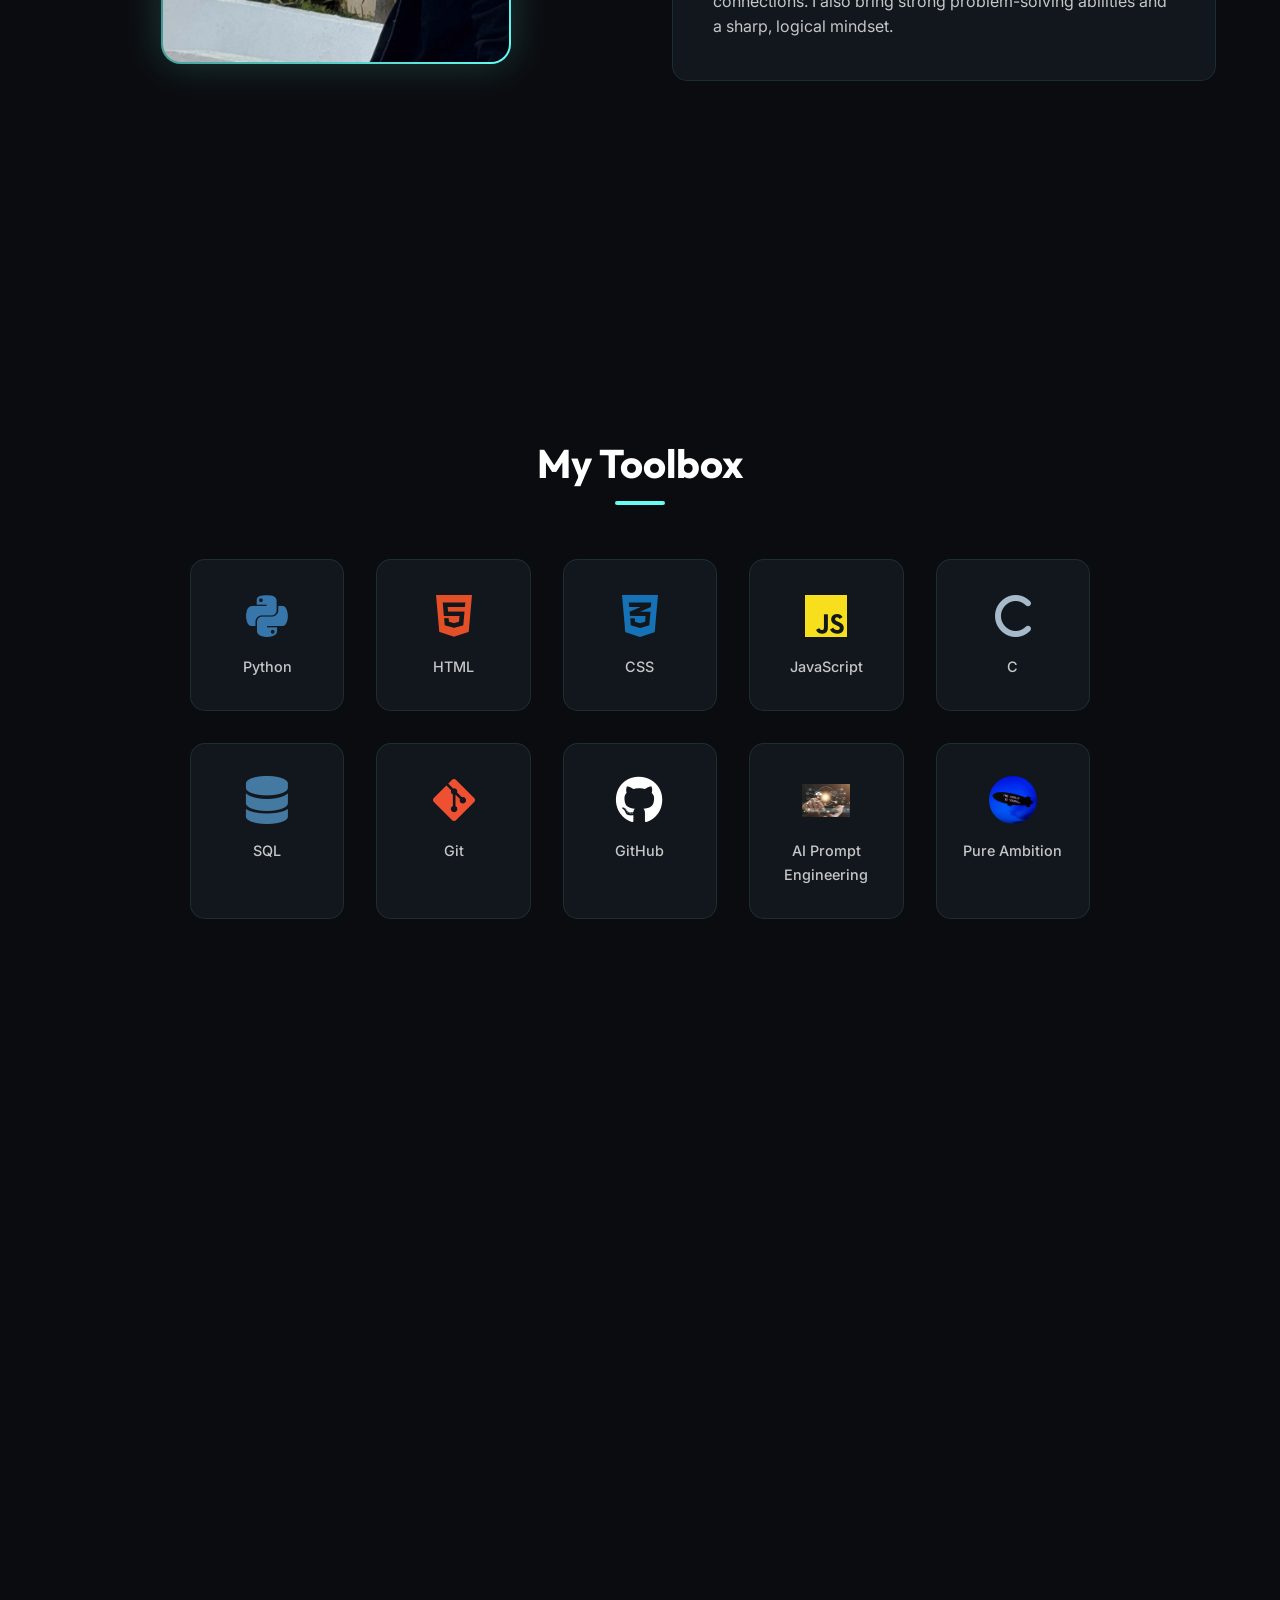
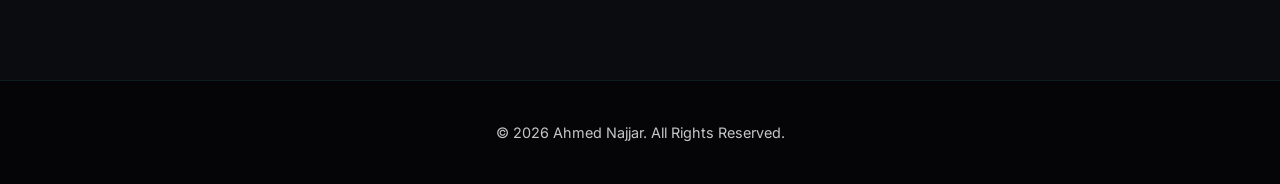
==== commit d9c6b59b: "bb" ====
--- a/index.html
+++ b/index.html
@@ -3,7 +3,7 @@
 
 <head>
     <meta charset="UTF-8">
-    <meta name="viewport" content="width=device-width, initial-scale=1.0, maximum-scale=1.0, user-scalable=no">
+    <meta name="viewport" content="width=device-width, initial-scale=1.0">
     <!-- SEO Title -->
     <title>Ahmed Najjar | Official Website</title>
 
@@ -44,6 +44,8 @@
       "url": "https://ryan-gosling0.github.io/Portfolio-AN",
       "sameAs": [
         "https://www.instagram.com/ahmed_najjar19"
+        "https://github.com/SmartProtectNabeul",
+        "https://github.com/Ryan-gosling0"
       ],
       "jobTitle": "Student / Developer",
       "description": "Official website of Ahmed Najjar"
@@ -145,7 +147,7 @@
             <div class="skill-item hidden" style="transition-delay: 0.7s;"><i class="fab fa-github"
                     style="color: #ffffff;"></i><span>GitHub</span></div>
             <div class="skill-item hidden" style="transition-delay: 0.8s;"><img src="ai.jpg" style="border-radius: 10%;" alt="AI Prompt Engineering"><span>AI Prompt Engineering</span></div>
-            <div class="skill-item hidden" style="transition-delay: 0.9s;"><img src="sc.ico" style="border-radius: 50%;" alt="Pure Ambition"><span>Pure Ambition</span></div>
+            <div class="skill-item hidden" style="transition-delay: 0.9s;"><img src="sc.jpg" style="border-radius: 50%;" alt="Pure Ambition"><span>Pure Ambition</span></div>
         </div>
     </section>
 
@@ -167,7 +169,7 @@
                 </div>
             </div>
 
-            <div class="project-card hidden" style="transition-delay: 0.1s;">
+            <div class="project-card hidden" style="transition-delay: 0.2s;">
                 <div class="project-img">
                     <img src="grand.png" style="border-radius: 100%;" alt="Local Cafe System" loading="lazy">
                 </div>
@@ -187,9 +189,9 @@
                     </div>
                 </div>
                 <div class="project-info">
-                    <h3>Stock & Invoice Management</h3>
-                    <p>A comprehensive system for managing stock and handling invoices efficiently.</p>
-                    <a href="https://ryan-gosling0.github.io/buytuns/admin.html" class="project-link">Learn More <i
+                    <h3>Stock & Invoice Management (PWA APP)</h3>
+                    <p>A comprehensive system for managing stock and handling invoices efficiently. that user-friendly and fast to use </p>
+                    <a href="https://smartprotectnabeul.github.io/stock-invoice/" class="project-link">Learn More <i
                             class="fas fa-arrow-right"></i></a>
                 </div>
             </div>
@@ -286,4 +288,4 @@
     <script src="script.js" defer></script>
 </body>
 
-</html>
+</html>
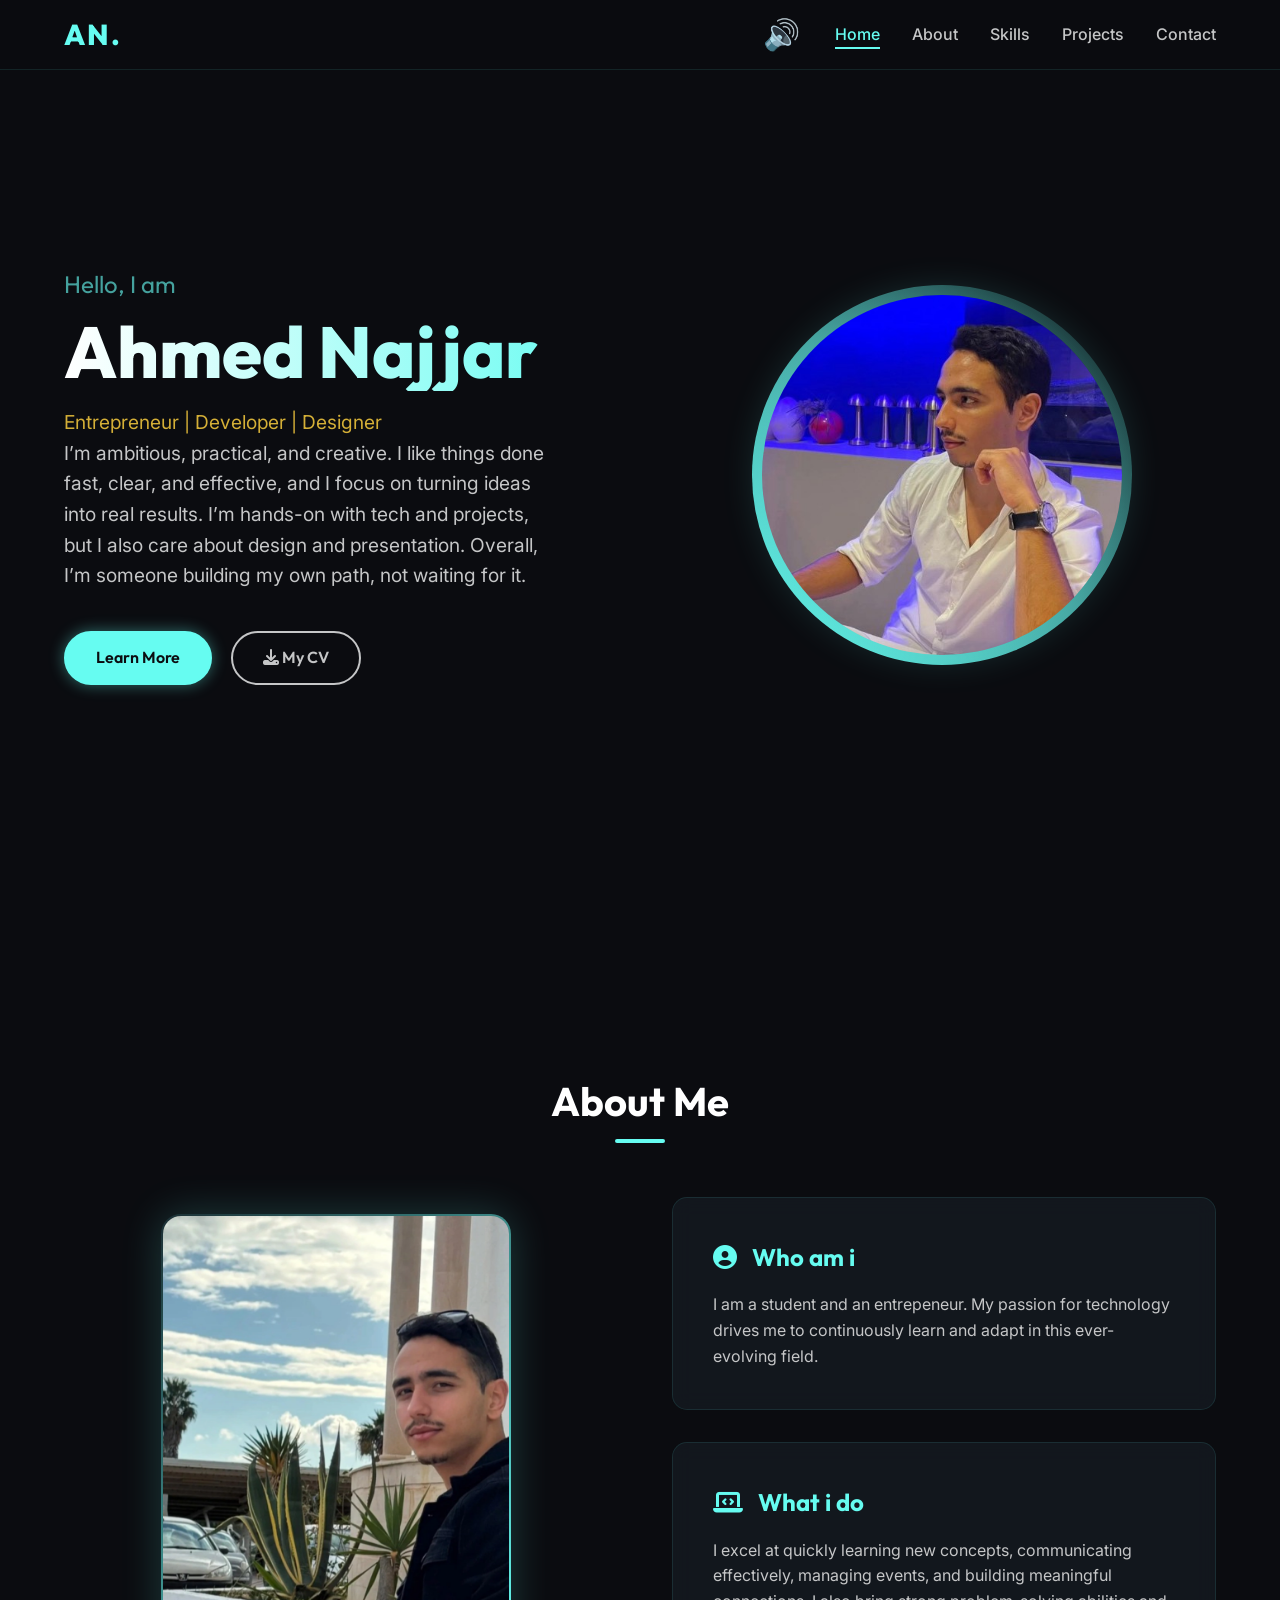
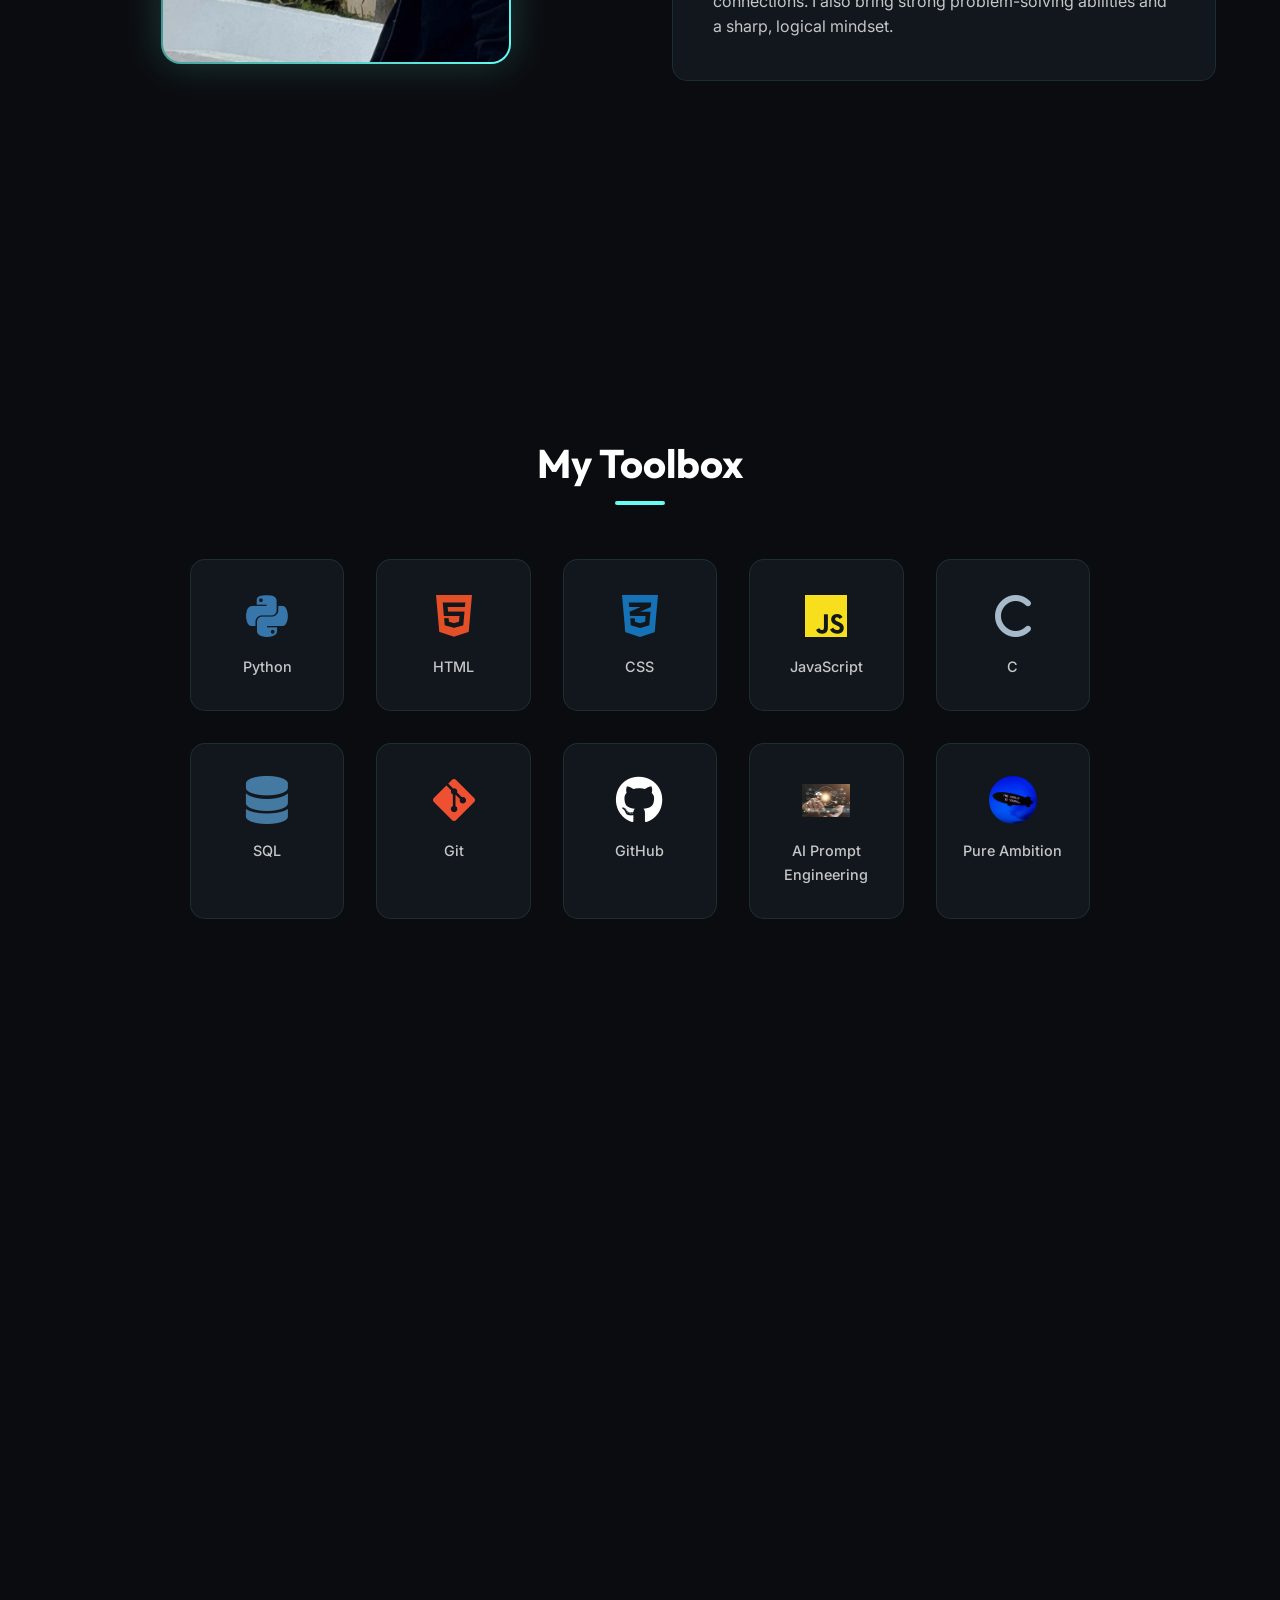
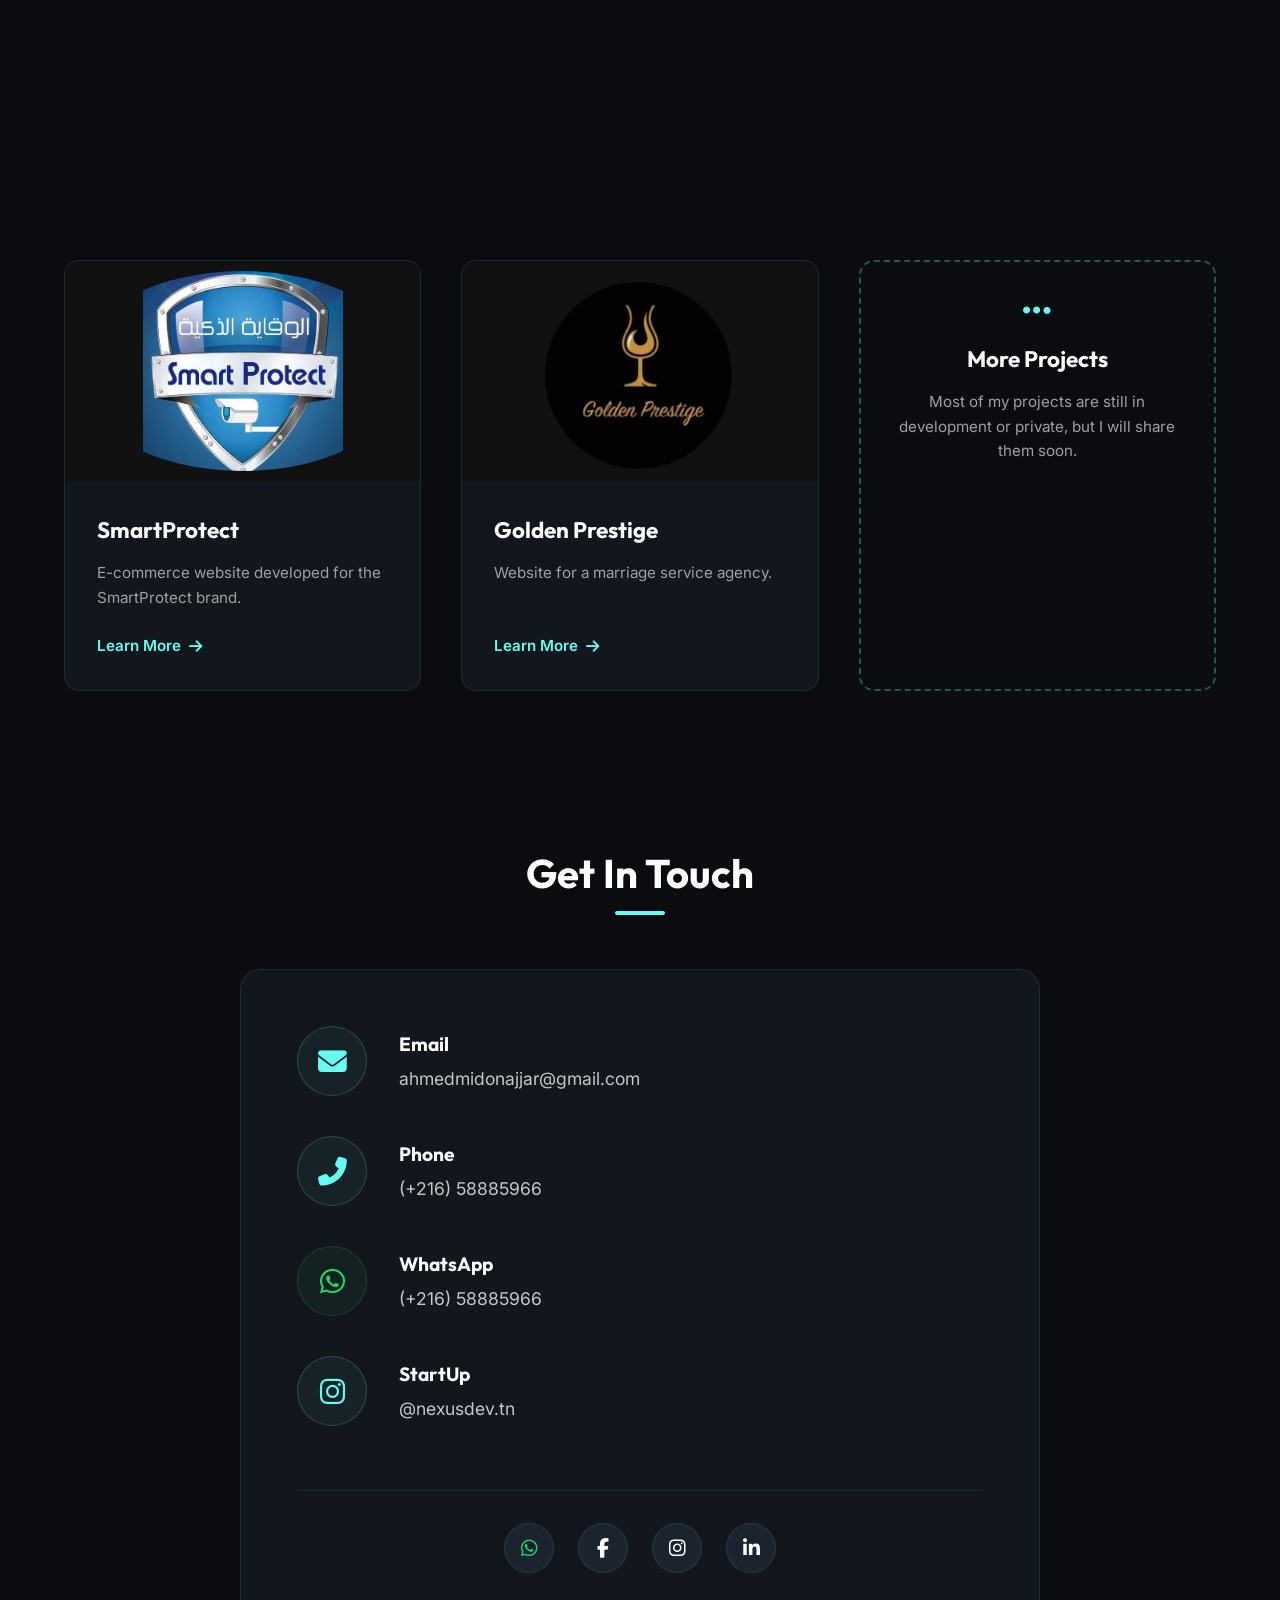
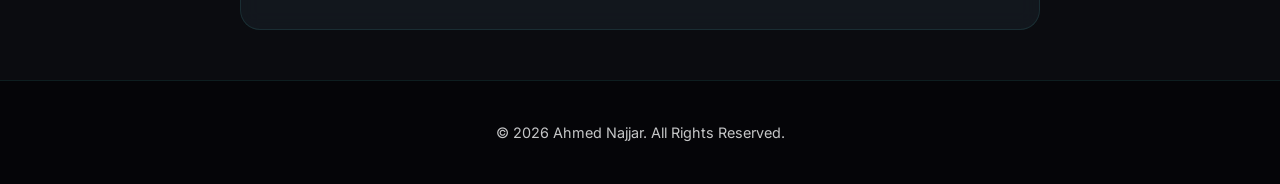
==== commit eb82db94: "Merge branch 'main' of https://github.com/Ryan-gosling0/Portfolio-AN" ====
--- a/index.html
+++ b/index.html
@@ -3,7 +3,7 @@
 
 <head>
     <meta charset="UTF-8">
-    <meta name="viewport" content="width=device-width, initial-scale=1.0">
+    <meta name="viewport" content="width=device-width, initial-scale=1.0, maximum-scale=1.0, user-scalable=no">
     <!-- SEO Title -->
     <title>Ahmed Najjar | Official Website</title>
 
@@ -147,7 +147,7 @@
             <div class="skill-item hidden" style="transition-delay: 0.7s;"><i class="fab fa-github"
                     style="color: #ffffff;"></i><span>GitHub</span></div>
             <div class="skill-item hidden" style="transition-delay: 0.8s;"><img src="ai.jpg" style="border-radius: 10%;" alt="AI Prompt Engineering"><span>AI Prompt Engineering</span></div>
-            <div class="skill-item hidden" style="transition-delay: 0.9s;"><img src="sc.jpg" style="border-radius: 50%;" alt="Pure Ambition"><span>Pure Ambition</span></div>
+            <div class="skill-item hidden" style="transition-delay: 0.9s;"><img src="sc.ico" style="border-radius: 50%;" alt="Pure Ambition"><span>Pure Ambition</span></div>
         </div>
     </section>
 
@@ -288,4 +288,4 @@
     <script src="script.js" defer></script>
 </body>
 
-</html>+</html>
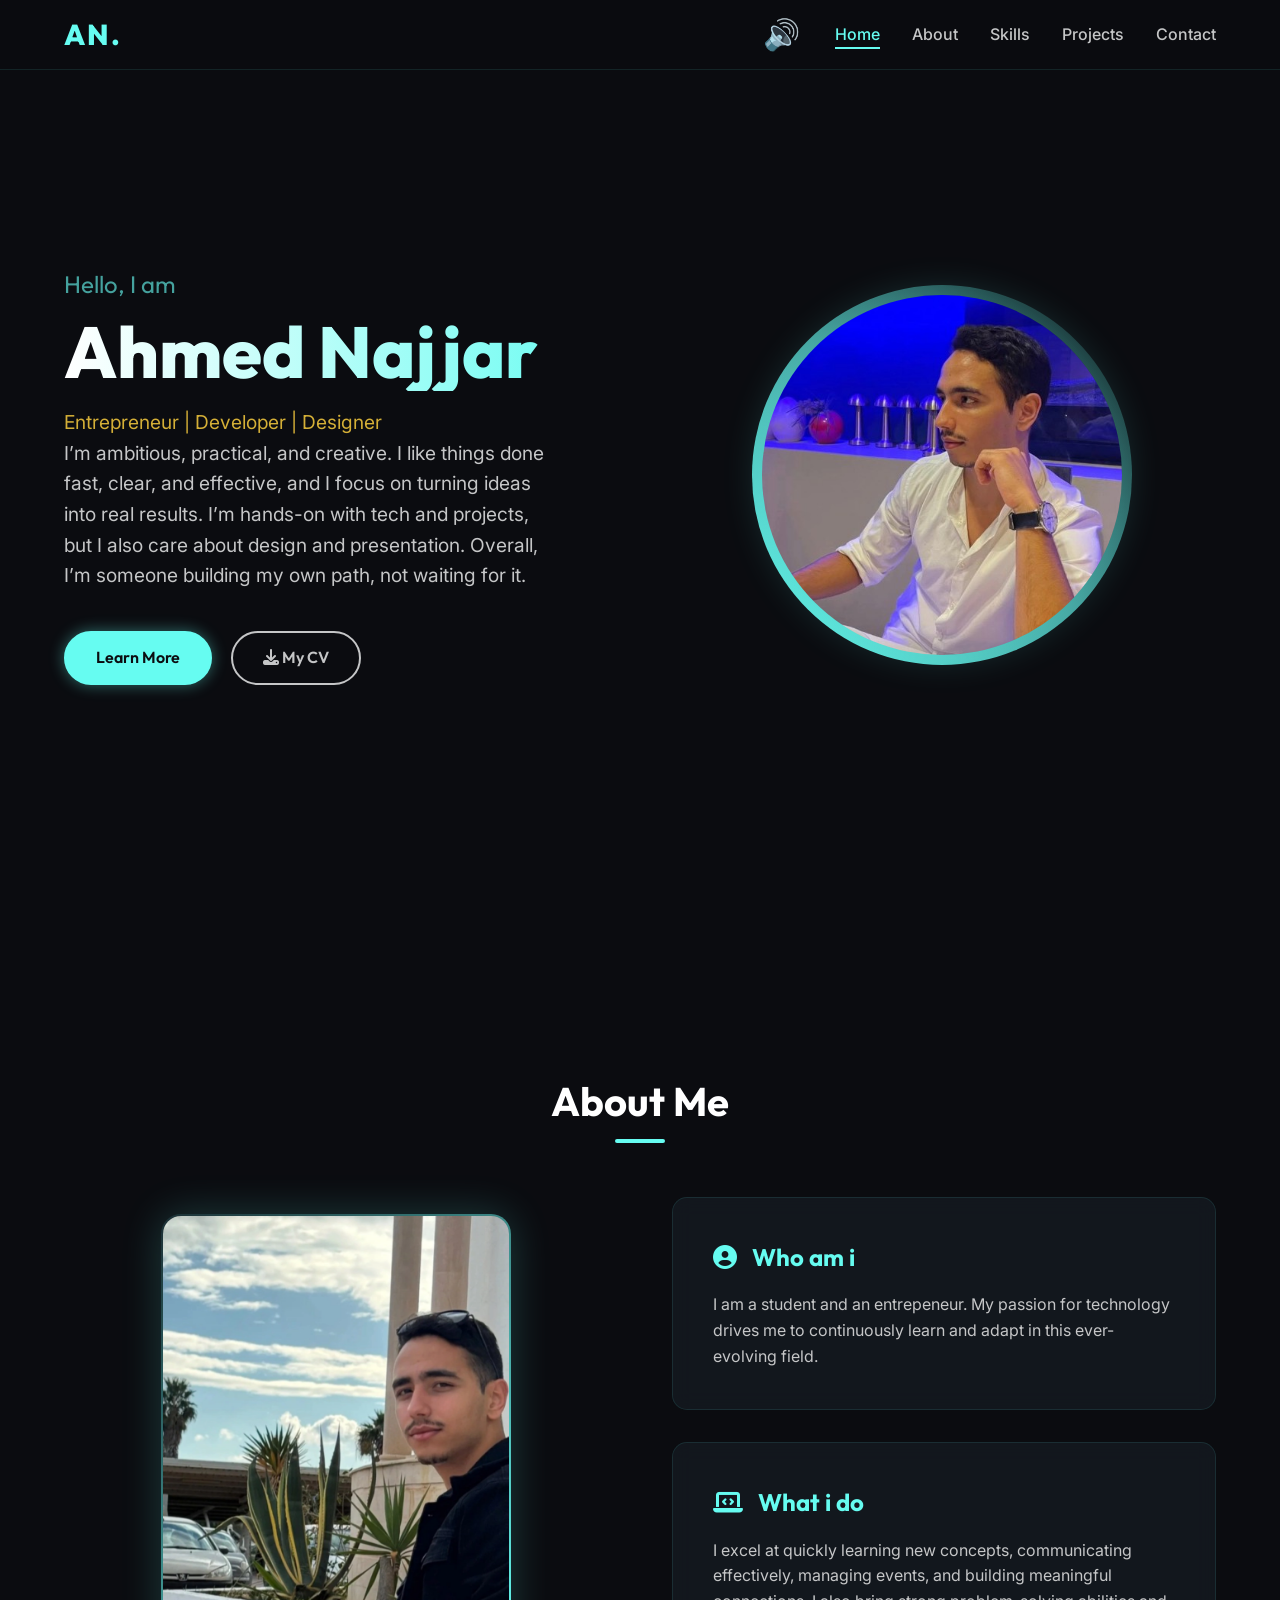
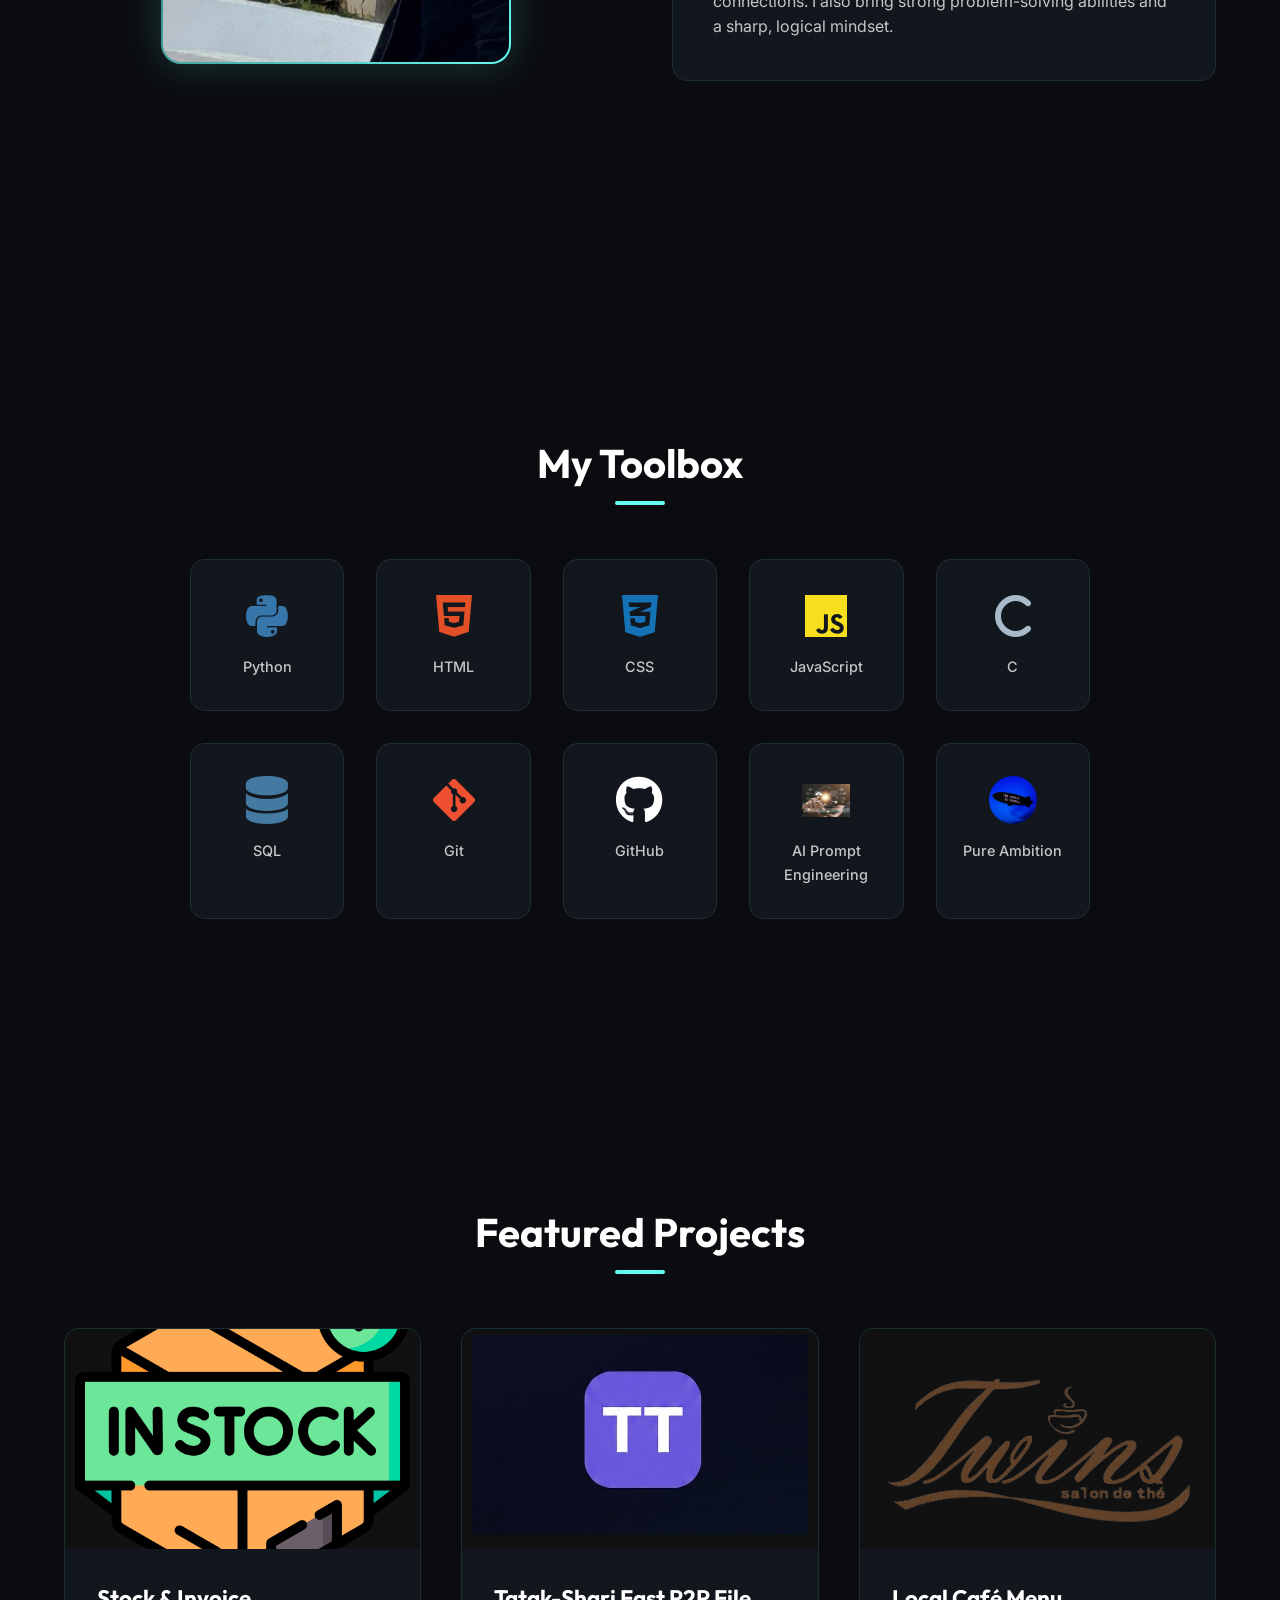
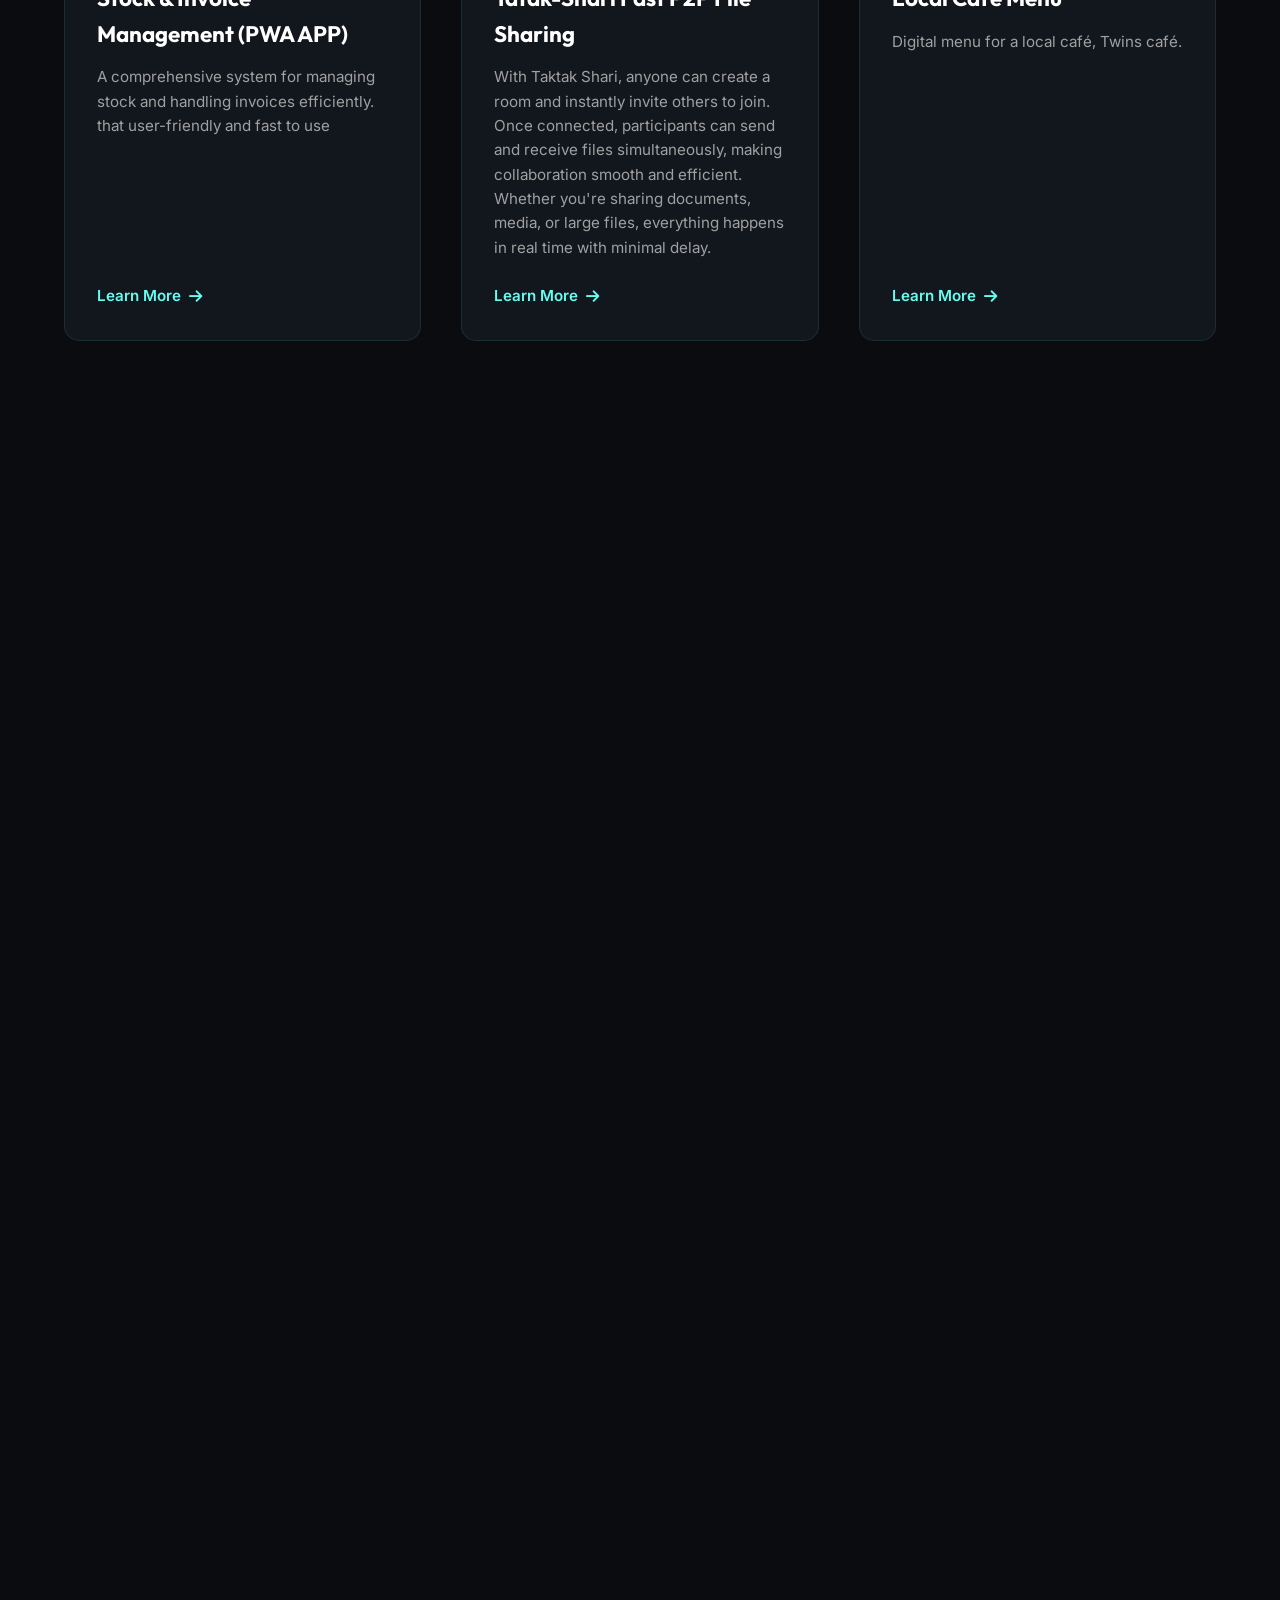
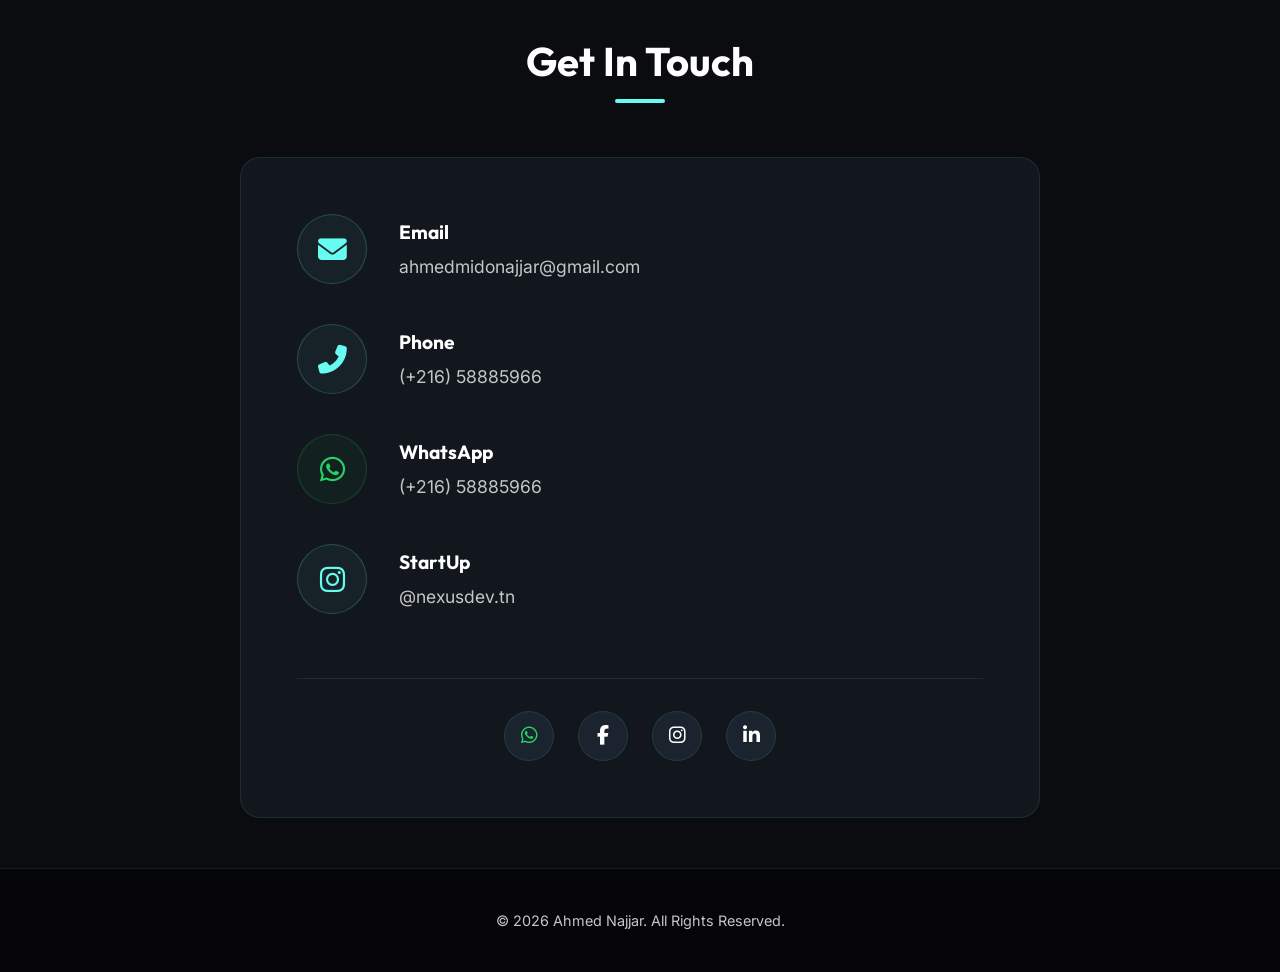
==== commit e317711c: "ok" ====
--- a/index.html
+++ b/index.html
@@ -156,8 +156,34 @@
         <h2 class="section-title hidden">Featured Projects</h2>
         <div class="projects-grid">
 
+             <div class="project-card hidden" style="transition-delay: 0.1s;">
+                <div class="project-img">
+                    <div><img src="stock.png" height="200px" width="200px" alt="stock and invoice management">
+                    </div>
+                </div>
+                <div class="project-info">
+                    <h3>Stock & Invoice Management (PWA APP)</h3>
+                    <p>A comprehensive system for managing stock and handling invoices efficiently. that user-friendly and fast to use </p>
+                    <a href="https://smartprotectnabeul.github.io/stock-invoice/" class="project-link">Learn More <i
+                            class="fas fa-arrow-right"></i></a>
+                </div>
+            </div>
+
+             <div class="project-card hidden" style="transition-delay: 0.2s;">
+                <div class="project-img">
+                    <div><img src="Gemini_Generated_Image_ahpx2pahpx2pahpx.png" alt="Tatak-Shari Fast P2P File Sharing">
+                </div>
+                </div>
+                <div class="project-info">
+                    <h3>Tatak-Shari Fast P2P File Sharing</h3>
+                    <p>With Taktak Shari, anyone can create a room and instantly invite others to join. Once connected, participants can send and receive files simultaneously, making collaboration smooth and efficient. Whether you're sharing documents, media, or large files, everything happens in real time with minimal delay. </p>
+                    <a href="https://taktak-shari.netlify.app" class="project-link">Learn More <i
+                            class="fas fa-arrow-right"></i></a>
+                </div>
+            </div>
+
           
-            <div class="project-card hidden" style="transition-delay: 0.1s;">
+            <div class="project-card hidden" style="transition-delay: 0.3s;">
                 <div class="project-img">
                     <img src="twins.png" alt="Local Cafe System" loading="lazy">
                 </div>
@@ -169,7 +195,7 @@
                 </div>
             </div>
 
-            <div class="project-card hidden" style="transition-delay: 0.2s;">
+            <div class="project-card hidden" style="transition-delay: 0.4s;">
                 <div class="project-img">
                     <img src="grand.png" style="border-radius: 100%;" alt="Local Cafe System" loading="lazy">
                 </div>
@@ -181,22 +207,9 @@
                 </div>
             </div>
 
-            <div class="project-card hidden" style="transition-delay: 0.3s;">
-                <div class="project-img">
-                    <div
-                        style="width: 100%; height: 100%; background: linear-gradient(45deg, #1f2833, #45a29e); display: flex; align-items: center; justify-content: center;">
-                        <i class="fas fa-boxes" style="font-size: 4rem; color: #fff;"></i>
-                    </div>
-                </div>
-                <div class="project-info">
-                    <h3>Stock & Invoice Management (PWA APP)</h3>
-                    <p>A comprehensive system for managing stock and handling invoices efficiently. that user-friendly and fast to use </p>
-                    <a href="https://smartprotectnabeul.github.io/stock-invoice/" class="project-link">Learn More <i
-                            class="fas fa-arrow-right"></i></a>
-                </div>
-            </div>
-
-            <div class="project-card hidden" style="transition-delay: 0.4s;">
+           
+
+            <div class="project-card hidden" style="transition-delay: 0.5s;">
                 <div class="project-img">
                     <img src="smp.jpg" style="border-radius: 50%;" alt="Local Cafe System" loading="lazy">
                 </div>
@@ -208,7 +221,7 @@
                 </div>
             </div>
 
-            <div class="project-card hidden" style="transition-delay: 0.5s;">
+            <div class="project-card hidden" style="transition-delay: 0.6s;">
                 <div class="project-img">
                    <img src="golden.png" alt="gp" loading="lazy">
                 </div>
@@ -219,6 +232,33 @@
                             class="fas fa-arrow-right"></i></a>
                 </div>
             </div>
+            
+            <div class="project-card hidden" style="transition-delay: 0.6s;">
+                <div class="project-img">
+                   <img src="golden.png" alt="gp" loading="lazy">
+                </div>
+                <div class="project-info">
+                    <h3>Golden Prestige</h3>
+                    <p>Website for a marriage service agency.</p>
+                    <a href="https://smartprotectnabeul.github.io/Golden-Prestige/" class="project-link">Learn More <i
+                            class="fas fa-arrow-right"></i></a>
+                </div>
+            </div>
+            <div class="project-card hidden" style="transition-delay: 0.7s;">
+                <div class="project-img">
+                   <img src="couverture.webp" alt="gp" loading="lazy">
+                </div>
+                <div class="project-info">
+                    <h3>fil d'or gallerie</h3>
+                    <p>L'Art de la Broderie
+Fil d’Or est un atelier de broderie et de couture à Nabeul, spécialisé dans les habits traditionnels, les trousseaux de mariée et les accessoires brodés, disponibles en vente ou en location.
+
+Dokhla nabeulienne, tabdila, jebba, coffrets hammam ou linge de lit brodé, chaque pièce est réalisée avec soin et personnalisable selon vos envies.</p>
+                    <a href="https://smartprotectnabeul.github.io/fil-d-or/" class="project-link">Learn More <i
+                            class="fas fa-arrow-right"></i></a>
+                </div>
+            </div>
+
 
             <div class="project-card coming-soon hidden" style="transition-delay: 0.6s;">
                 <div class="project-info"
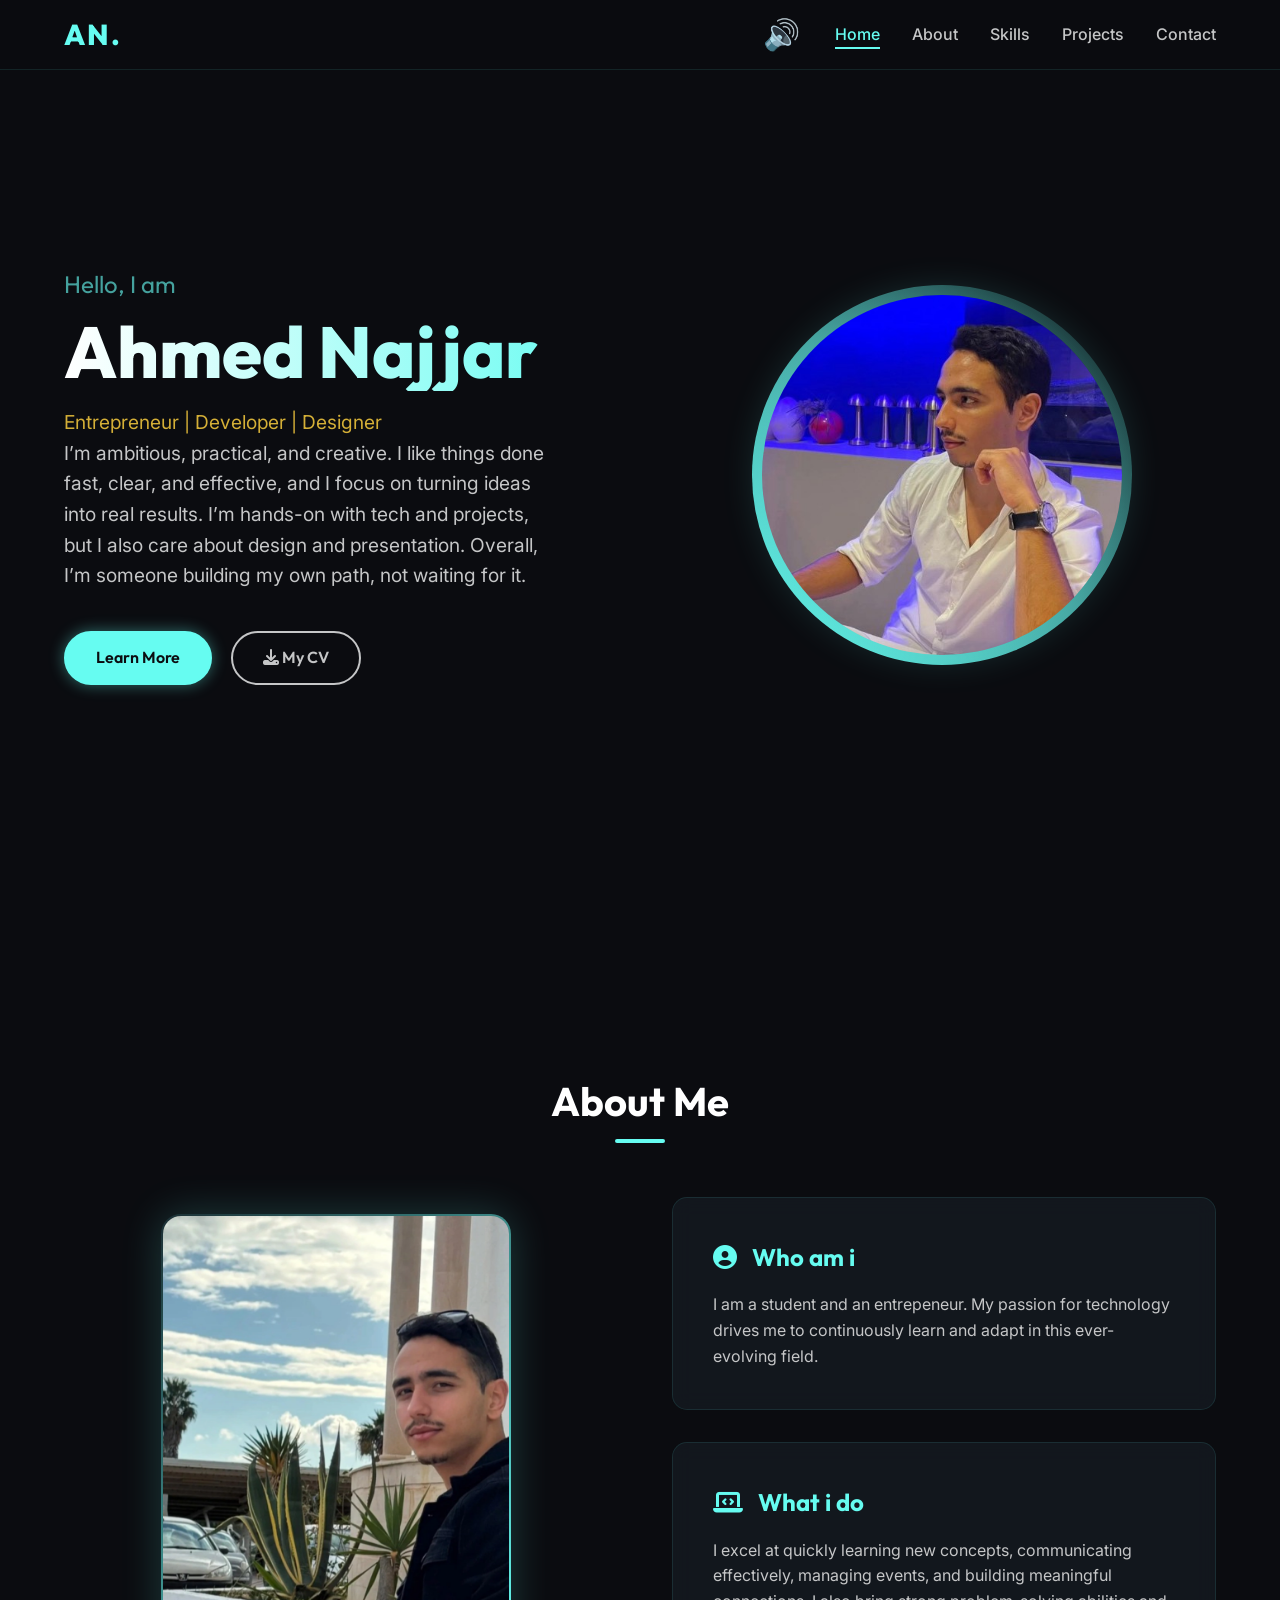
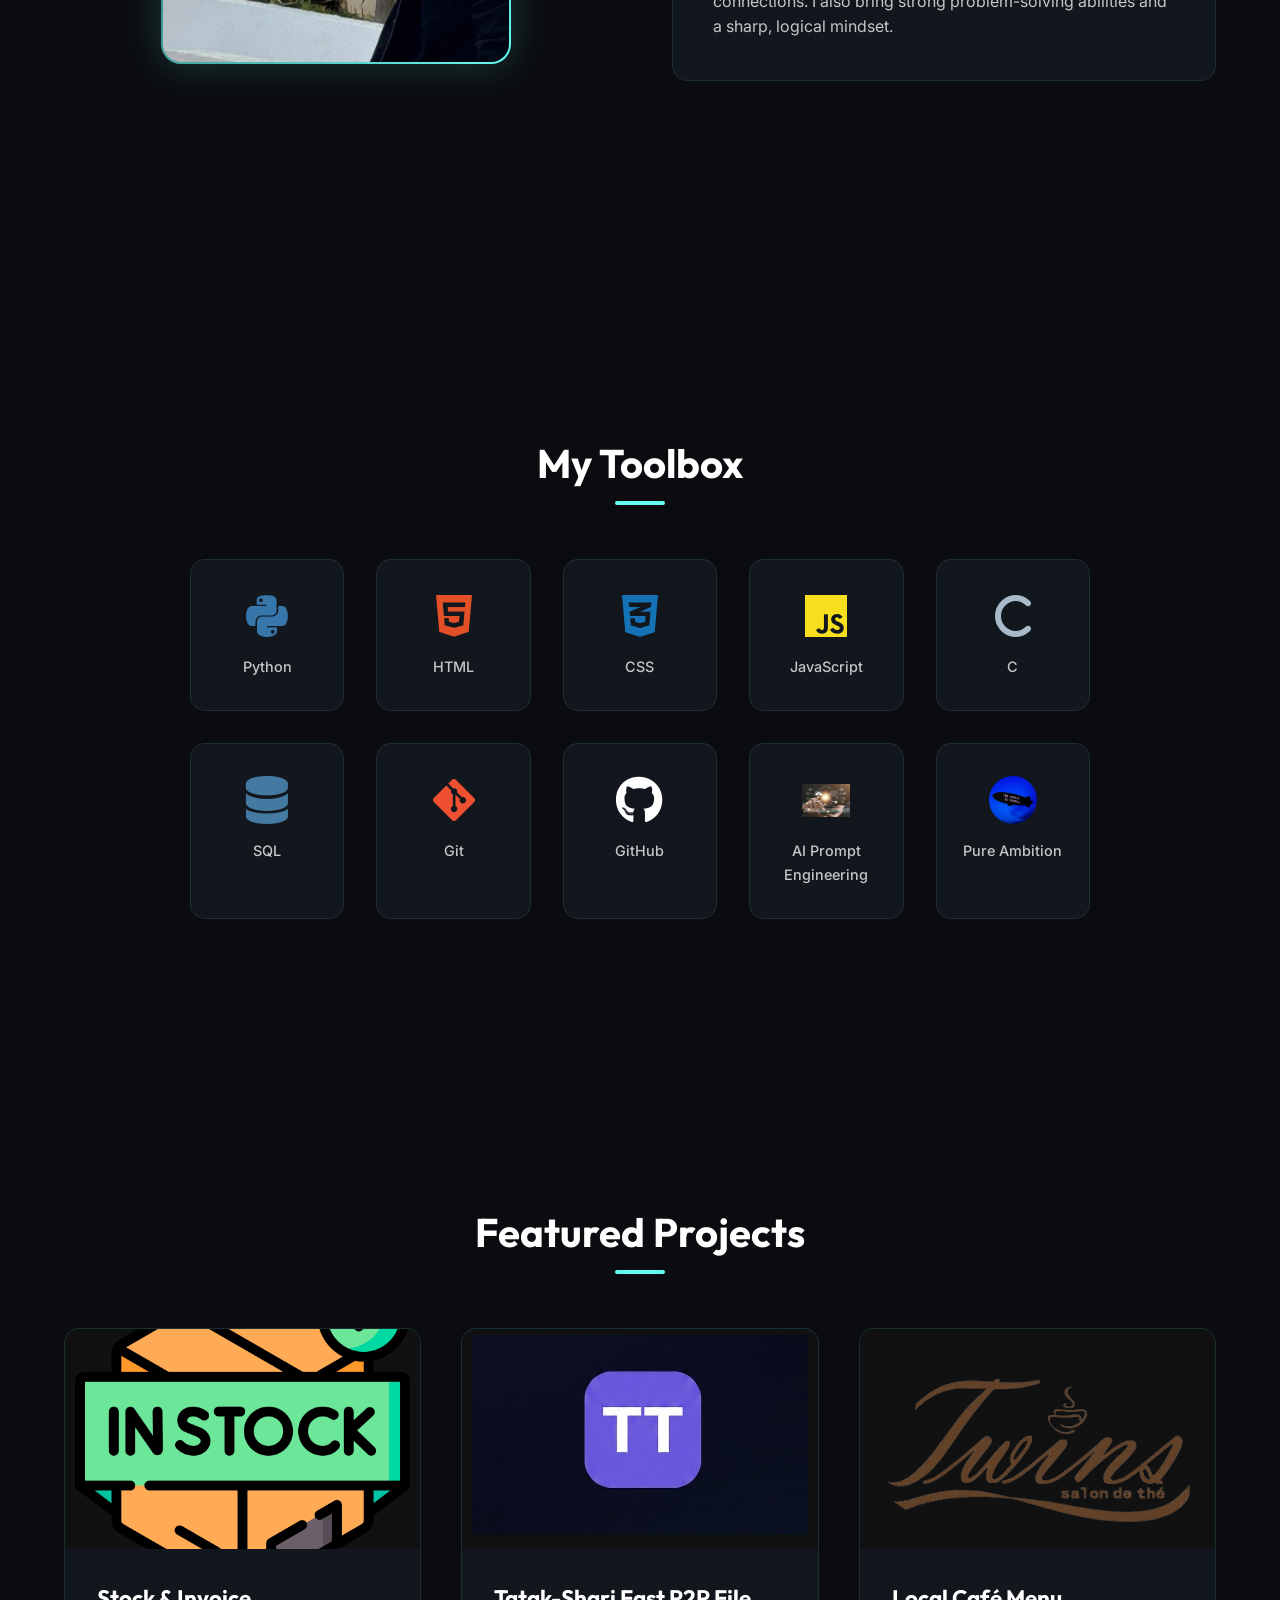
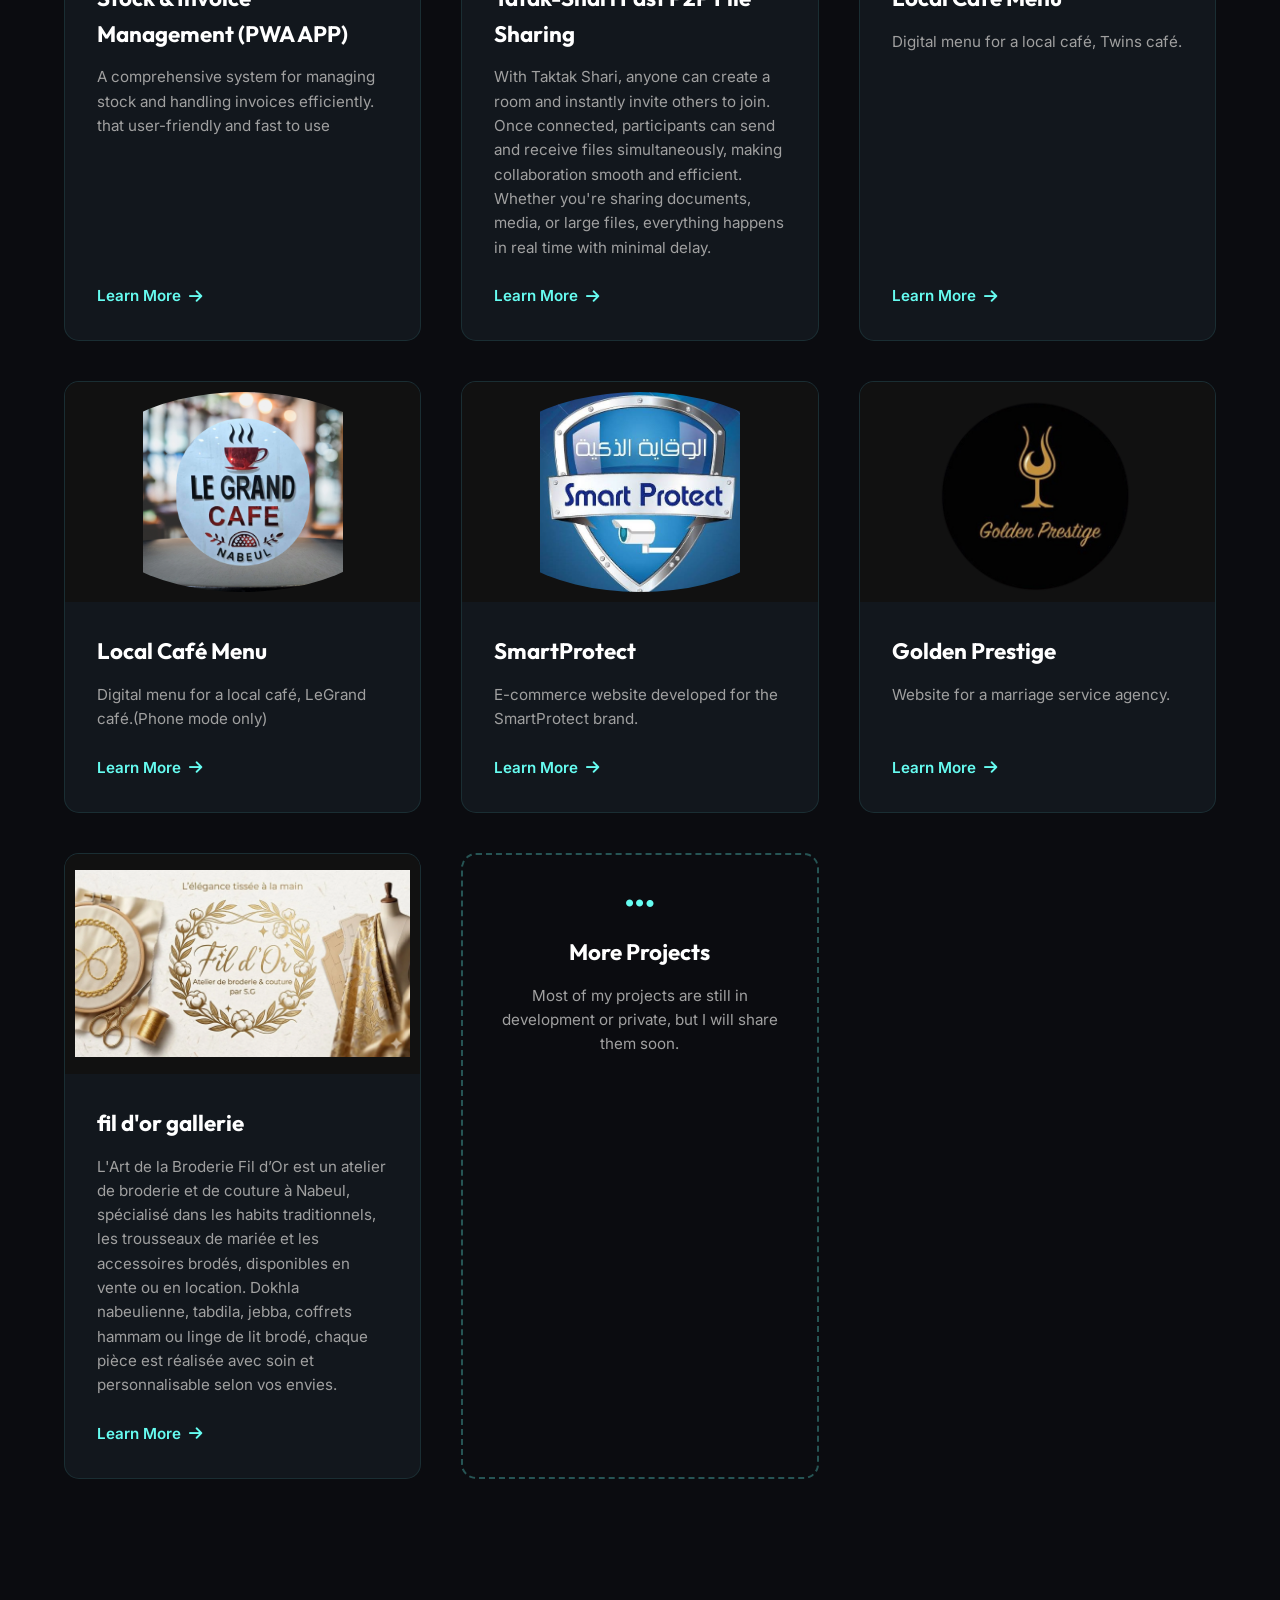
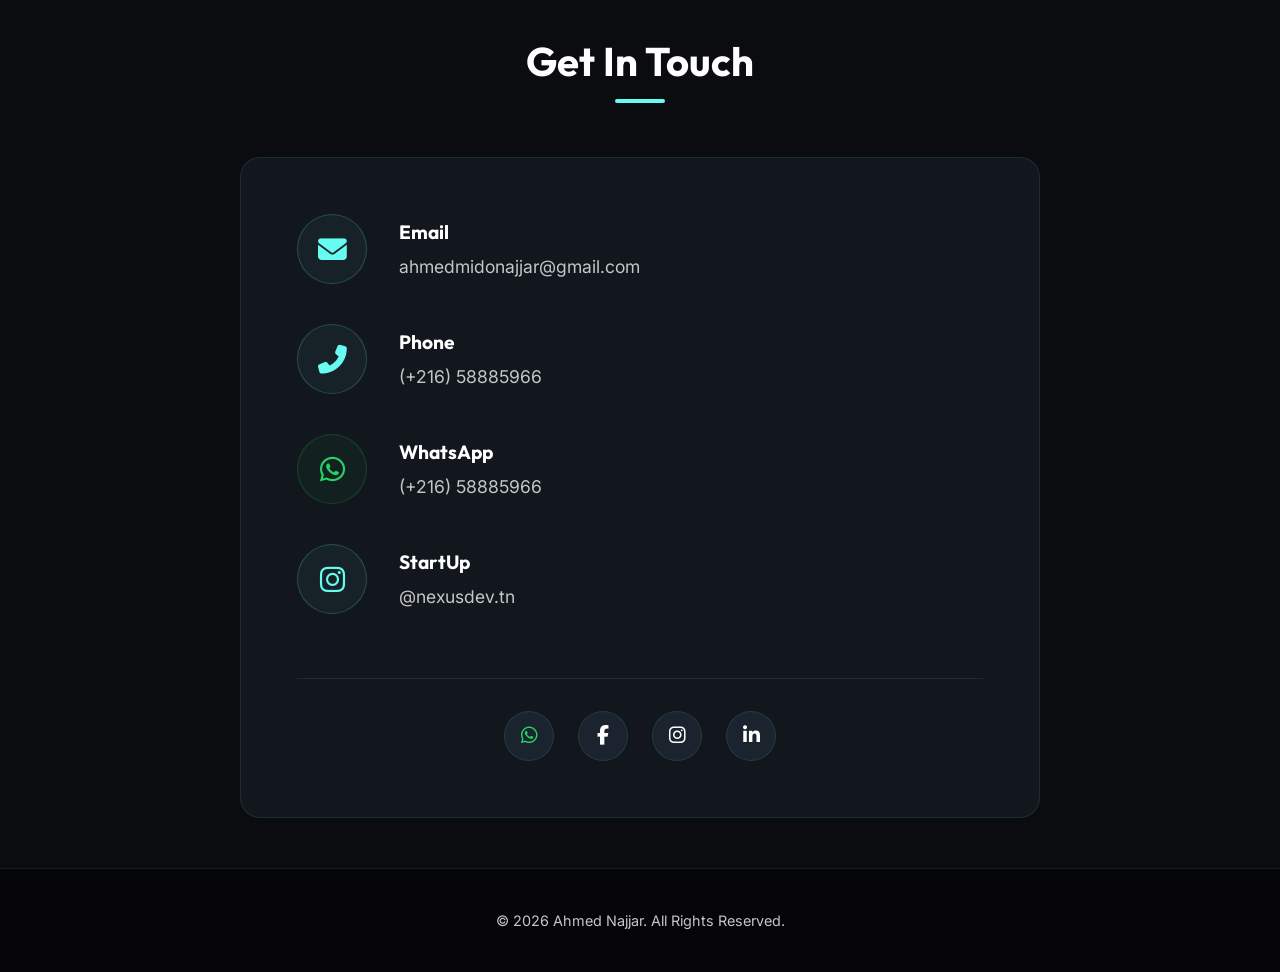
==== commit a5e3f51b: "n" ====
--- a/index.html
+++ b/index.html
@@ -233,17 +233,7 @@
                 </div>
             </div>
             
-            <div class="project-card hidden" style="transition-delay: 0.6s;">
-                <div class="project-img">
-                   <img src="golden.png" alt="gp" loading="lazy">
-                </div>
-                <div class="project-info">
-                    <h3>Golden Prestige</h3>
-                    <p>Website for a marriage service agency.</p>
-                    <a href="https://smartprotectnabeul.github.io/Golden-Prestige/" class="project-link">Learn More <i
-                            class="fas fa-arrow-right"></i></a>
-                </div>
-            </div>
+            
             <div class="project-card hidden" style="transition-delay: 0.7s;">
                 <div class="project-img">
                    <img src="couverture.webp" alt="gp" loading="lazy">
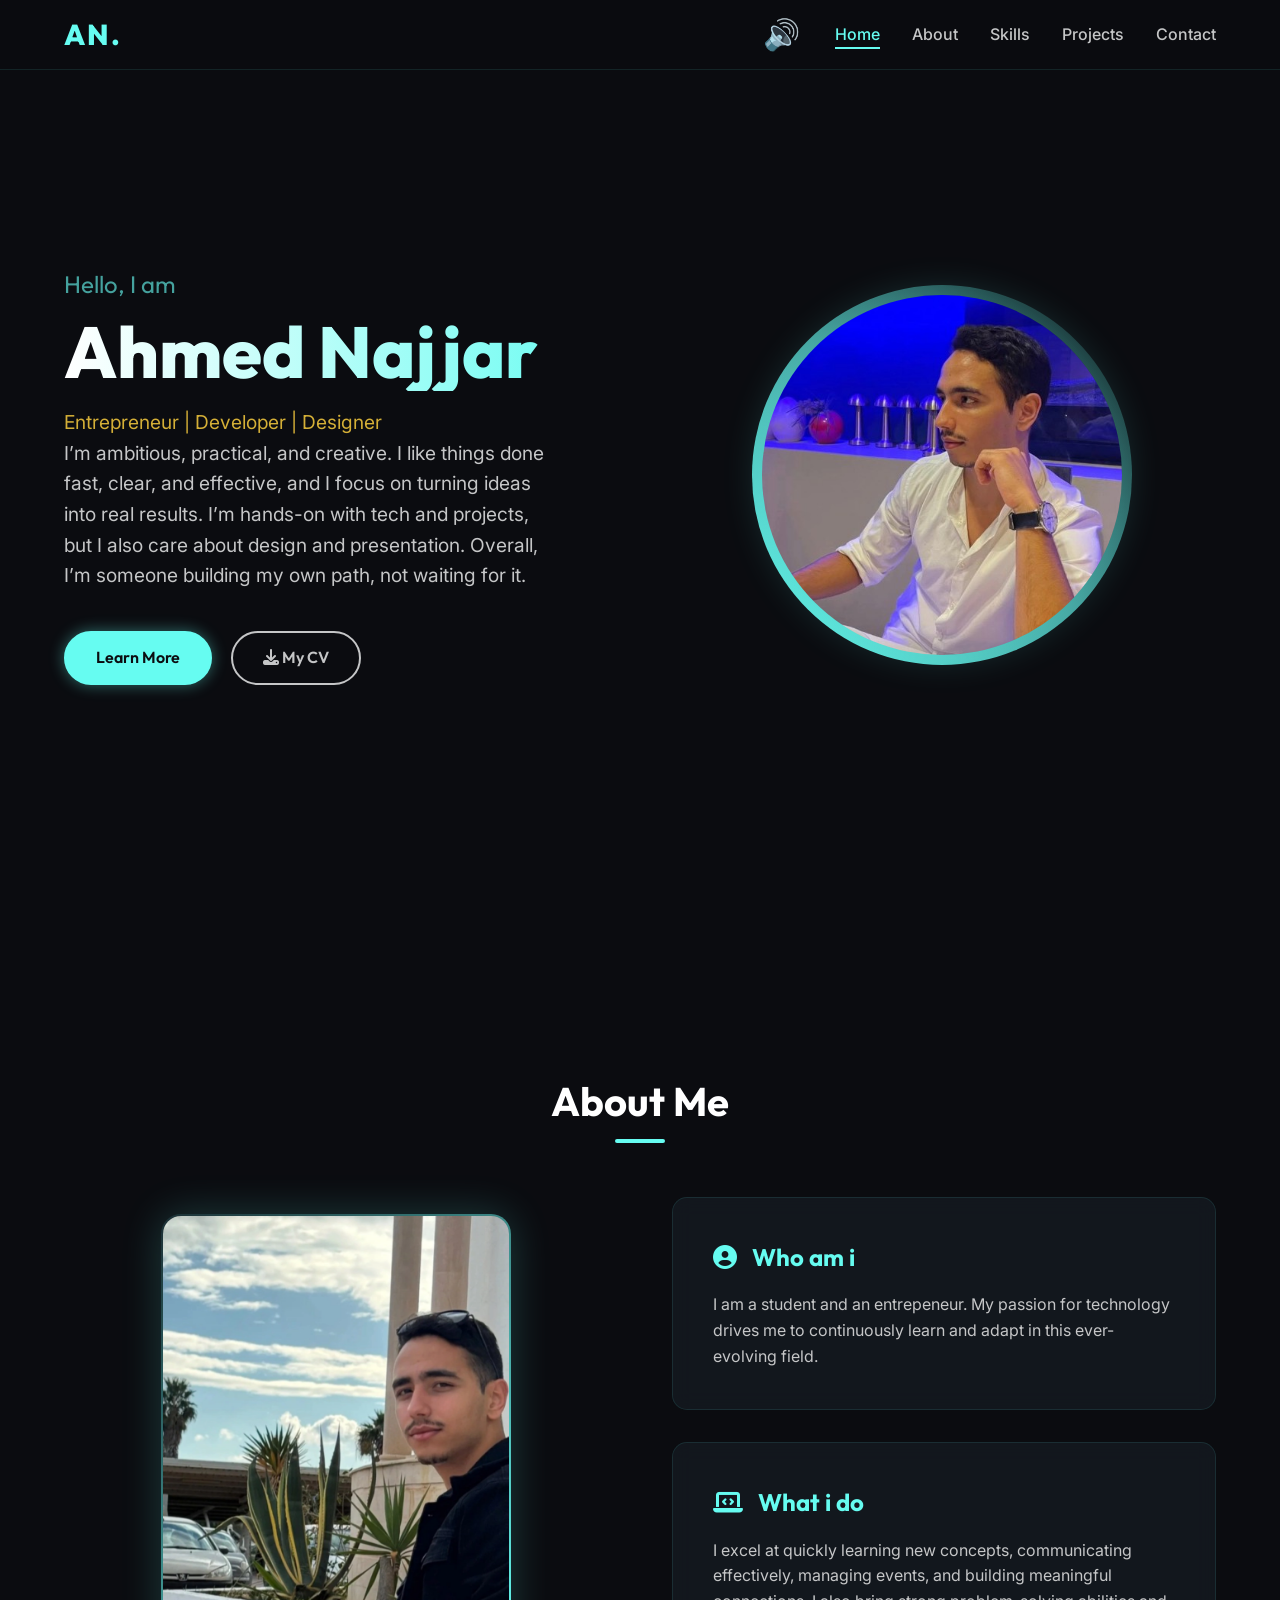
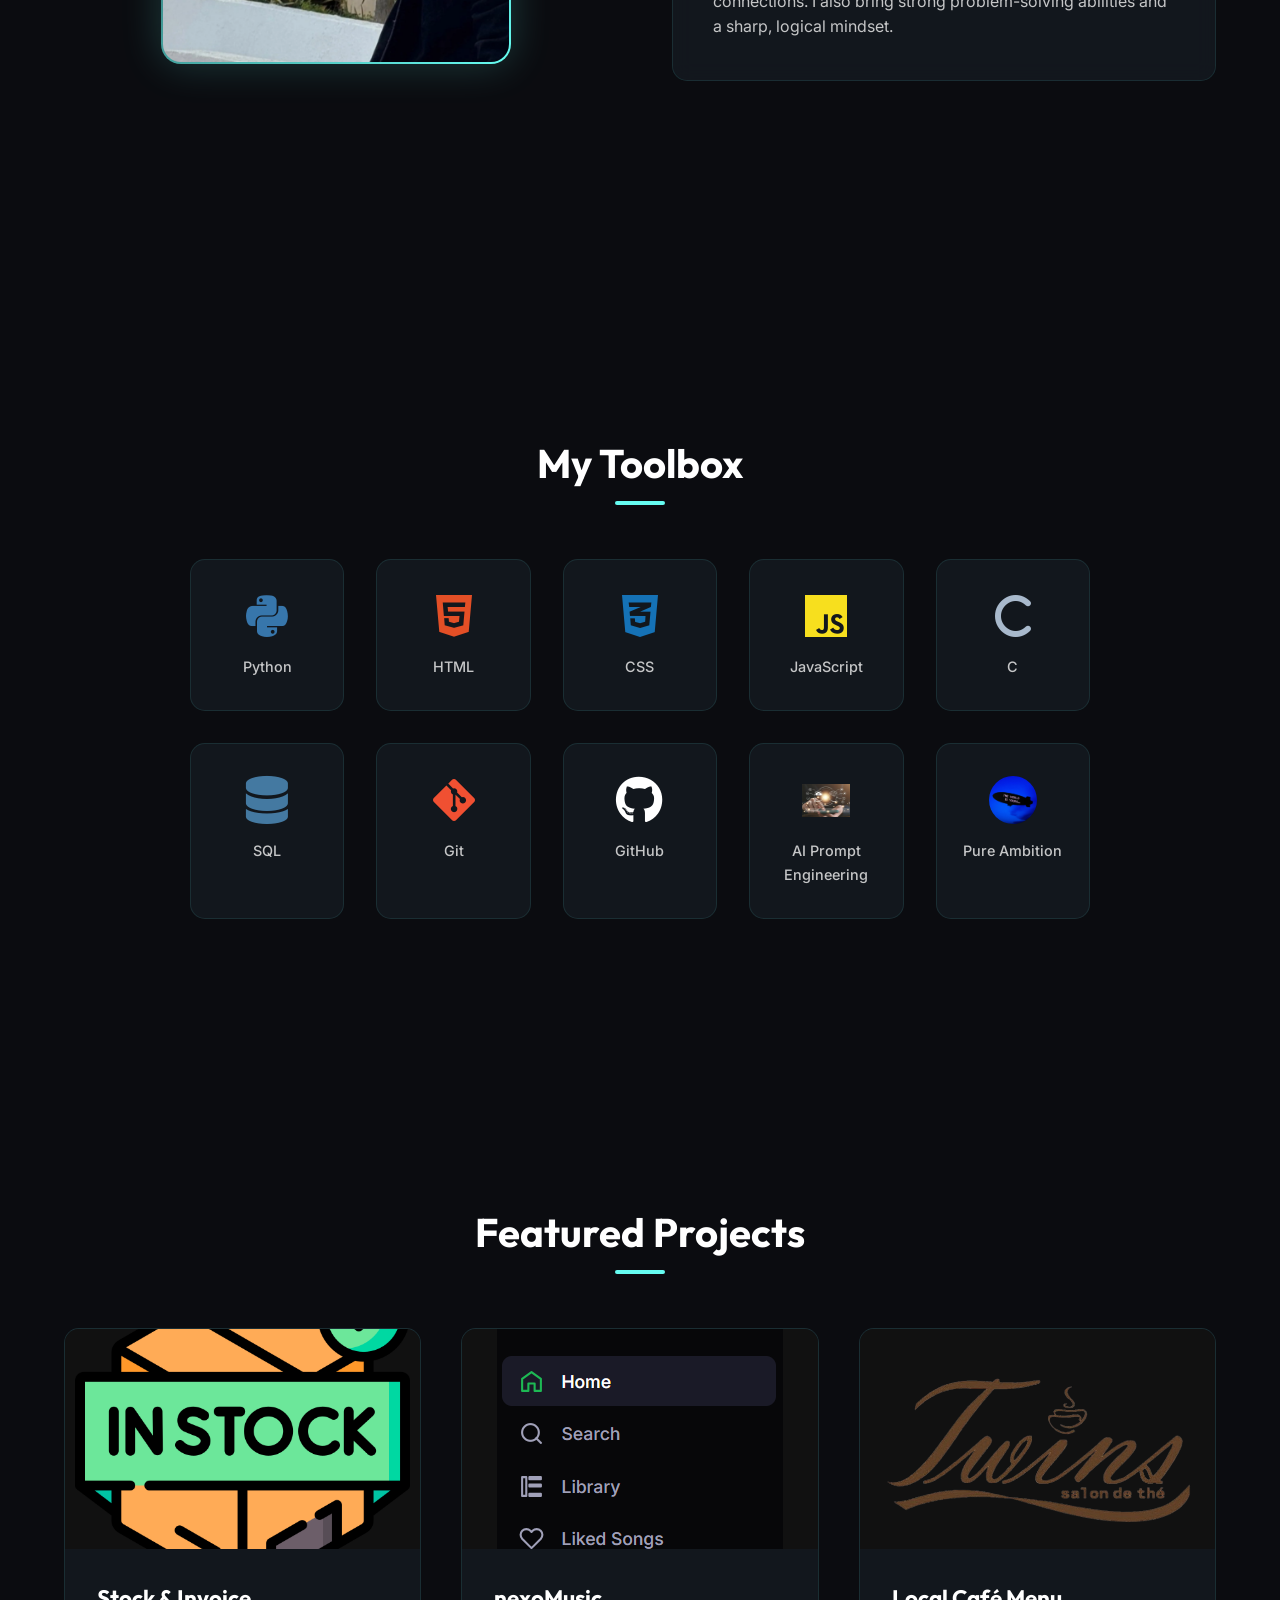
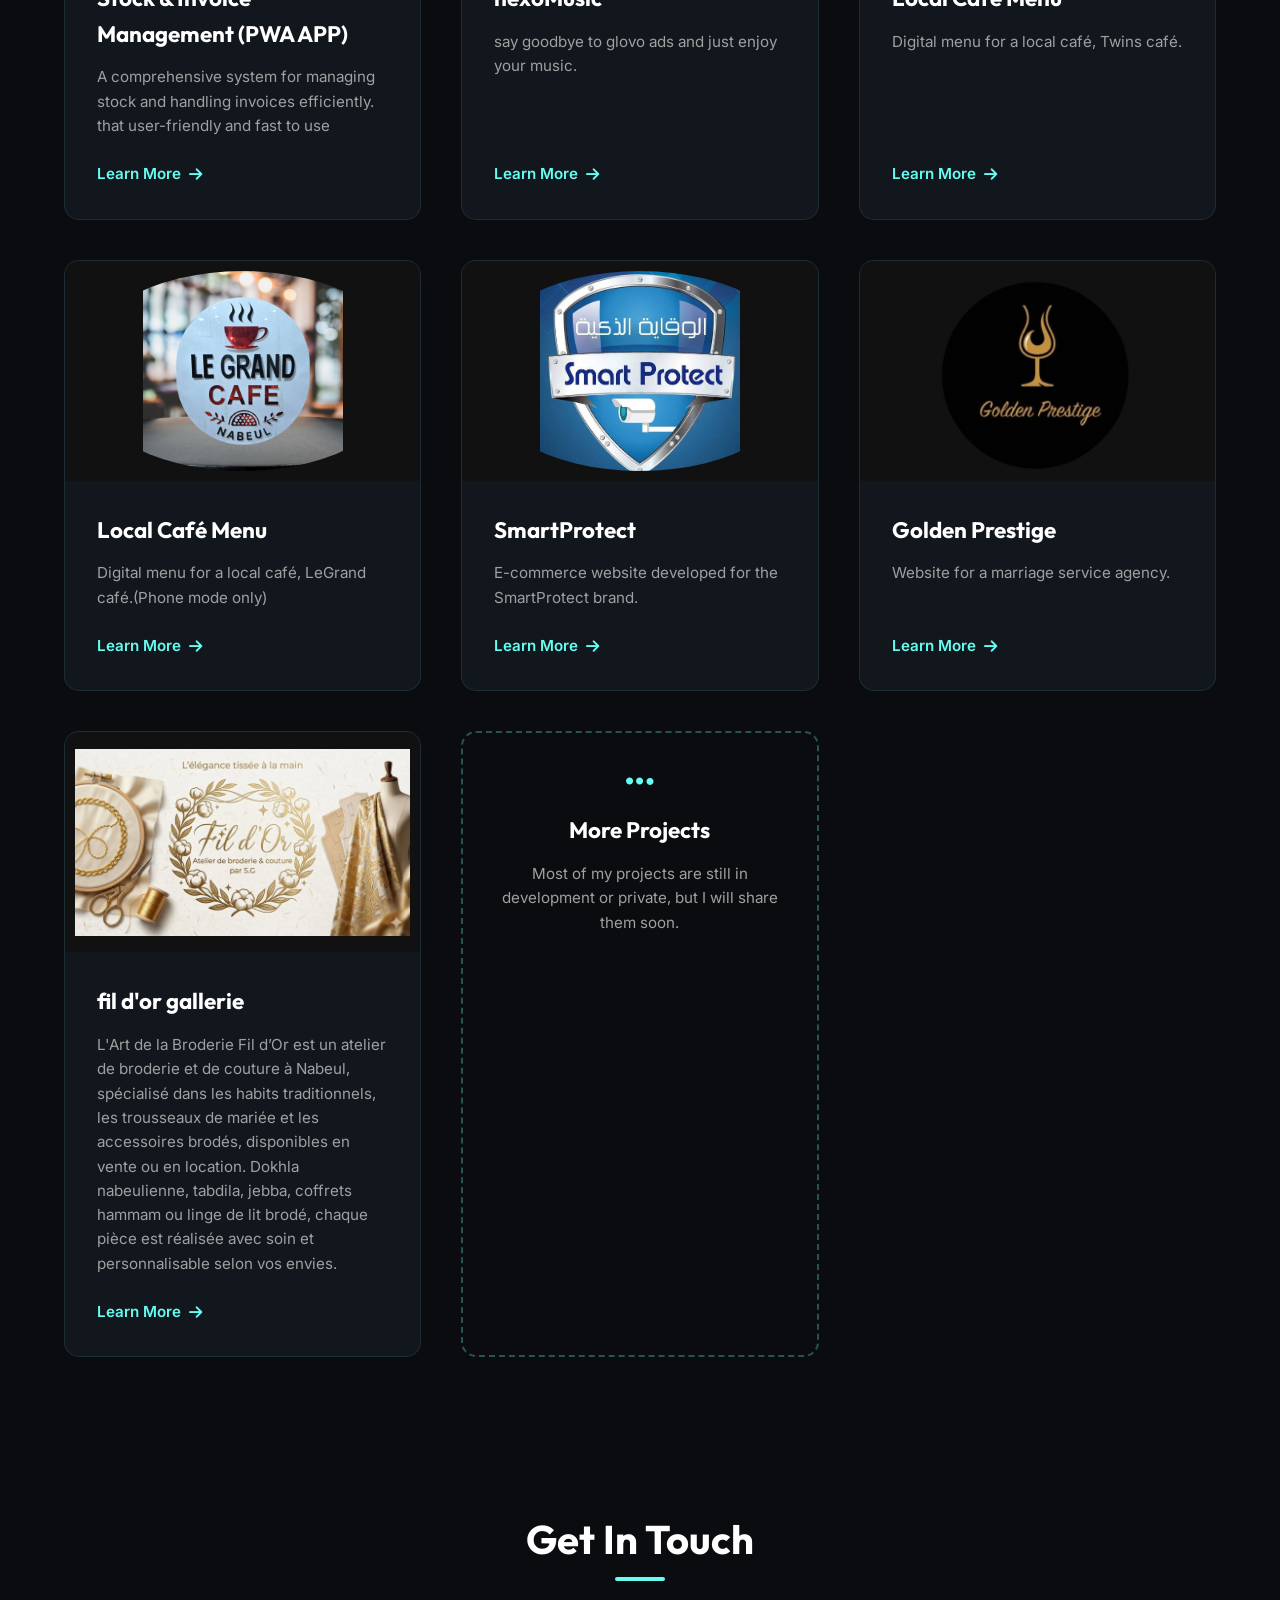
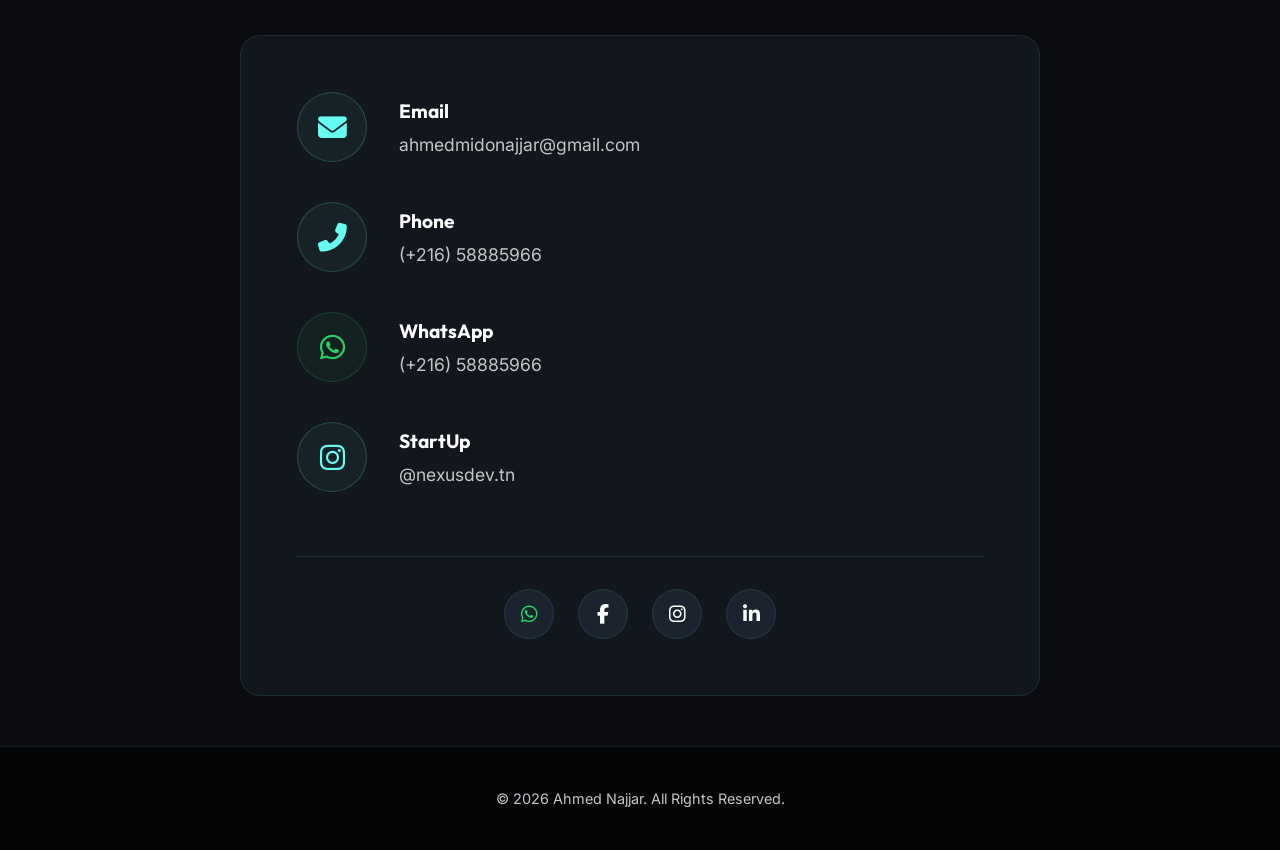
==== commit d064fa20: "sss" ====
--- a/index.html
+++ b/index.html
@@ -171,13 +171,13 @@
 
              <div class="project-card hidden" style="transition-delay: 0.2s;">
                 <div class="project-img">
-                    <div><img src="Gemini_Generated_Image_ahpx2pahpx2pahpx.png" alt="Tatak-Shari Fast P2P File Sharing">
-                </div>
-                </div>
-                <div class="project-info">
-                    <h3>Tatak-Shari Fast P2P File Sharing</h3>
-                    <p>With Taktak Shari, anyone can create a room and instantly invite others to join. Once connected, participants can send and receive files simultaneously, making collaboration smooth and efficient. Whether you're sharing documents, media, or large files, everything happens in real time with minimal delay. </p>
-                    <a href="https://taktak-shari.netlify.app" class="project-link">Learn More <i
+                    <div><img src="nexo.png" alt="nexoMusic">
+                </div>
+                </div>
+                <div class="project-info">
+                    <h3>nexoMusic</h3>
+                    <p>say goodbye to glovo ads and just enjoy your music. </p>
+                    <a href="https://smartprotectnabeul.github.io/nexuMusic/" class="project-link">Learn More <i
                             class="fas fa-arrow-right"></i></a>
                 </div>
             </div>
